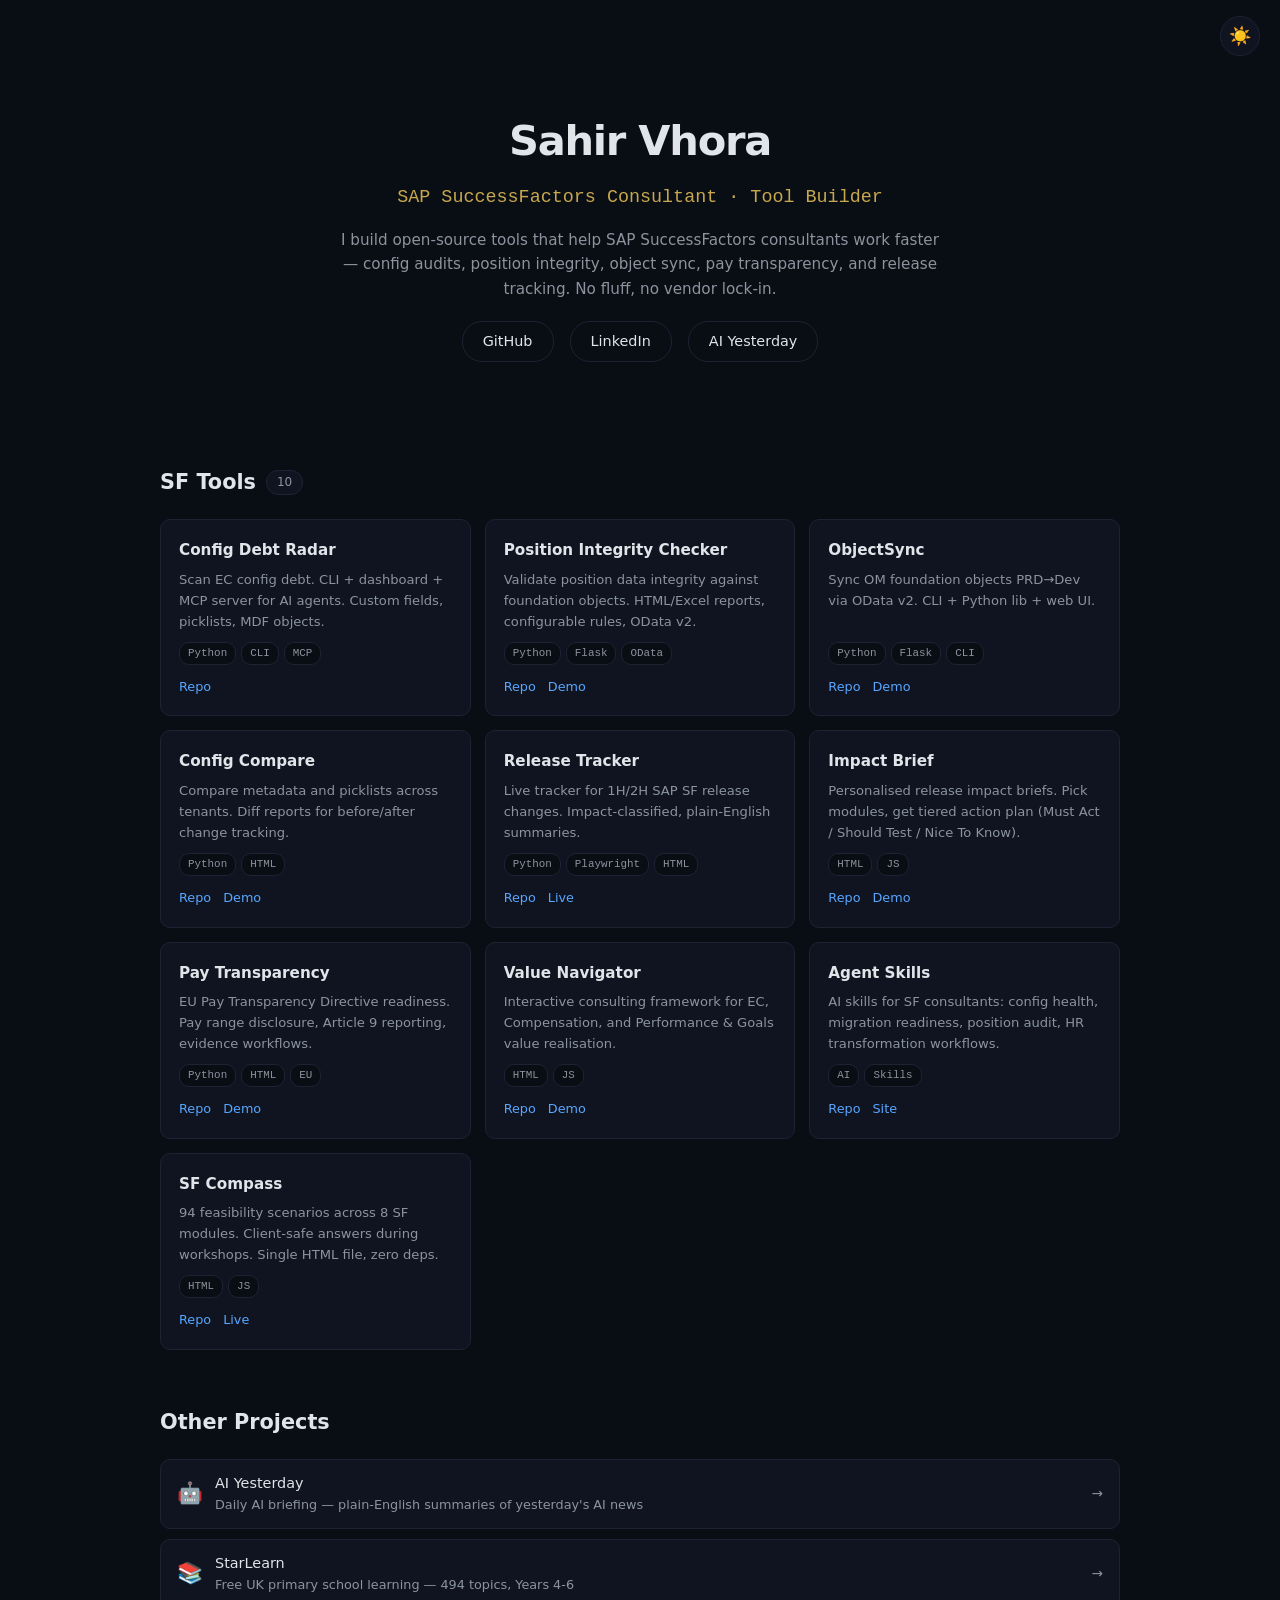
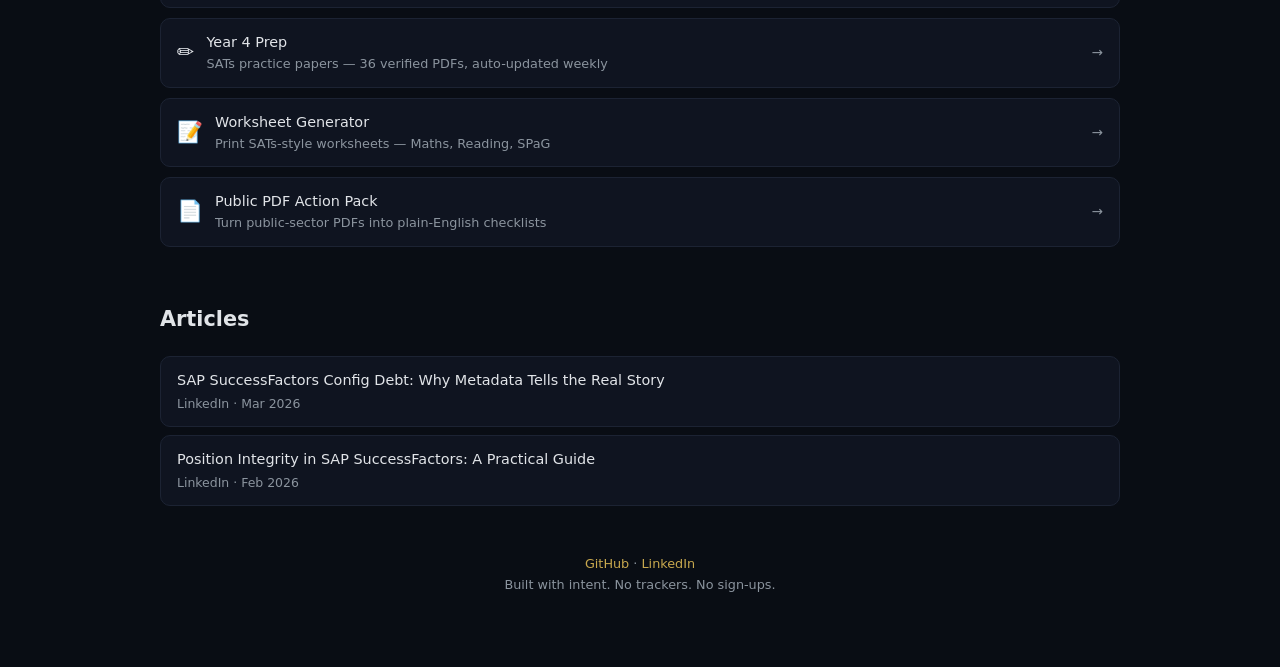
==== index.html @ a150b671 "feat: personal landing page - tools, projects, articles" ====
<!DOCTYPE html>
<html lang="en" data-theme="dark">
<head>
<meta charset="UTF-8">
<meta name="viewport" content="width=device-width, initial-scale=1.0">
<title>Sahir Vhora — SAP SuccessFactors Tools & Consulting</title>
<meta name="description" content="Open-source SAP SuccessFactors tools for consultants: config audit, position integrity, object sync, pay transparency, release tracking, and more.">
<meta property="og:title" content="Sahir Vhora">
<meta property="og:description" content="Open-source SAP SuccessFactors tools for consultants.">
<meta property="og:image" content="https://sahirvhora.github.io/og.png">
<meta property="og:url" content="https://sahirvhora.github.io">
<meta name="twitter:card" content="summary_large_image">
<link rel="icon" href="data:image/svg+xml,<svg xmlns='http://www.w3.org/2000/svg' viewBox='0 0 100 100'><text y='.9em' font-size='90'>🔧</text></svg>">

<style>
:root {
  --bg: #090d14;
  --bg-card: #0f1420;
  --bg-hover: #161c2b;
  --text: #e1e4e8;
  --text-muted: #8b949e;
  --border: #1c2333;
  --gold: #c8a84e;
  --gold-dim: #a8882e;
  --accent: #58a6ff;
  --radius: 10px;
  --font: system-ui, -apple-system, 'Segoe UI', sans-serif;
  --mono: 'SF Mono', 'Fira Code', 'Cascadia Code', monospace;
}

[data-theme="light"] {
  --bg: #f6f8fa;
  --bg-card: #ffffff;
  --bg-hover: #f0f2f5;
  --text: #1f2328;
  --text-muted: #656d76;
  --border: #d0d7de;
  --gold: #b8860b;
  --gold-dim: #9a7209;
  --accent: #0969da;
}

* { margin:0; padding:0; box-sizing:border-box; }
body {
  background: var(--bg);
  color: var(--text);
  font-family: var(--font);
  line-height: 1.6;
  padding: 0 24px;
  transition: background .3s, color .3s;
}

.container { max-width: 960px; margin: 0 auto; padding: 48px 0; }

/* ── Theme toggle ── */
.theme-toggle {
  position: fixed; top: 16px; right: 20px; z-index: 100;
  background: var(--bg-card); border: 1px solid var(--border);
  color: var(--text); width: 40px; height: 40px; border-radius: 50%;
  cursor: pointer; font-size: 18px; display: flex; align-items: center; justify-content: center;
  transition: background .2s;
}
.theme-toggle:hover { background: var(--bg-hover); }

/* ── Hero ── */
.hero { text-align: center; padding: 60px 0 48px; }
.hero h1 { font-size: 2.6rem; font-weight: 700; letter-spacing: -.03em; }
.hero .title {
  font-size: 1.15rem; color: var(--gold); margin-top: 8px;
  font-family: var(--mono); font-weight: 500;
}
.hero p { margin-top: 16px; color: var(--text-muted); max-width: 600px; margin-left: auto; margin-right: auto; font-size: .95rem; }
.hero-links { margin-top: 20px; display: flex; gap: 16px; justify-content: center; flex-wrap: wrap; }
.hero-links a {
  color: var(--text); text-decoration: none; font-size: .9rem;
  padding: 8px 20px; border: 1px solid var(--border); border-radius: 20px;
  transition: all .2s; display: inline-flex; align-items: center; gap: 6px;
}
.hero-links a:hover { border-color: var(--gold); color: var(--gold); background: var(--bg-hover); }

/* ── Section ── */
.section { margin-top: 56px; }
.section h2 {
  font-size: 1.3rem; font-weight: 600; margin-bottom: 20px;
  display: flex; align-items: center; gap: 10px;
}
.section h2 .count {
  font-size: .75rem; color: var(--text-muted); font-weight: 400;
  background: var(--bg-card); padding: 2px 10px; border-radius: 12px;
  border: 1px solid var(--border);
}

/* ── Tool cards grid ── */
.tool-grid {
  display: grid;
  grid-template-columns: repeat(auto-fill, minmax(280px, 1fr));
  gap: 14px;
}
.tool-card {
  background: var(--bg-card); border: 1px solid var(--border);
  border-radius: var(--radius); padding: 18px;
  transition: all .2s; display: flex; flex-direction: column;
}
.tool-card:hover { border-color: var(--gold-dim); background: var(--bg-hover); }
.tool-card h3 { font-size: .95rem; font-weight: 600; }
.tool-card .desc { font-size: .82rem; color: var(--text-muted); margin-top: 6px; flex: 1; }
.tool-card .tags { margin-top: 10px; display: flex; gap: 5px; flex-wrap: wrap; }
.tool-card .tags span {
  font-size: .68rem; padding: 2px 8px; border-radius: 10px;
  background: var(--bg); border: 1px solid var(--border); color: var(--text-muted);
  font-family: var(--mono);
}
.tool-card .links { margin-top: 12px; display: flex; gap: 12px; font-size: .8rem; }
.tool-card .links a { color: var(--accent); text-decoration: none; }
.tool-card .links a:hover { text-decoration: underline; color: var(--gold); }

/* ── Other projects ── */
.project-list { display: flex; flex-direction: column; gap: 10px; }
.project-item {
  display: flex; align-items: center; justify-content: space-between;
  padding: 12px 16px; background: var(--bg-card); border: 1px solid var(--border);
  border-radius: var(--radius); transition: all .2s; text-decoration: none; color: inherit;
}
.project-item:hover { border-color: var(--gold-dim); background: var(--bg-hover); }
.project-item .left { display: flex; align-items: center; gap: 12px; }
.project-item .emoji { font-size: 1.3rem; }
.project-item .name { font-weight: 500; font-size: .9rem; }
.project-item .brief { font-size: .8rem; color: var(--text-muted); }
.project-item .arrow { color: var(--text-muted); font-size: .85rem; }

/* ── Articles ── */
.article-list { display: flex; flex-direction: column; gap: 8px; }
.article-item {
  padding: 12px 16px; border: 1px solid var(--border);
  border-radius: var(--radius); background: var(--bg-card);
  text-decoration: none; color: inherit; transition: all .2s; display: block;
}
.article-item:hover { border-color: var(--gold-dim); background: var(--bg-hover); }
.article-item .a-title { font-weight: 500; font-size: .9rem; }
.article-item .a-meta { font-size: .78rem; color: var(--text-muted); margin-top: 2px; }

/* ── Footer ── */
.footer { text-align: center; padding: 48px 0 24px; color: var(--text-muted); font-size: .8rem; }
.footer a { color: var(--gold); text-decoration: none; }

/* ── Responsive ── */
@media (max-width: 640px) {
  .hero h1 { font-size: 1.8rem; }
  .tool-grid { grid-template-columns: 1fr; }
  .container { padding: 32px 0; }
}
</style>
</head>
<body>

<button class="theme-toggle" id="themeToggle" aria-label="Toggle theme">☀️</button>

<div class="container">

<!-- ── Hero ── -->
<header class="hero">
  <h1>Sahir Vhora</h1>
  <div class="title">SAP SuccessFactors Consultant · Tool Builder</div>
  <p>I build open-source tools that help SAP SuccessFactors consultants work faster — config audits, position integrity, object sync, pay transparency, and release tracking. No fluff, no vendor lock-in.</p>
  <div class="hero-links">
    <a href="https://github.com/SahirVhora">GitHub</a>
    <a href="https://linkedin.com/in/sahirvhora">LinkedIn</a>
    <a href="https://sahirvhora.github.io/ai-yesterday">AI Yesterday</a>
  </div>
</header>

<!-- ── SF Tools ── -->
<section class="section">
  <h2>SF Tools <span class="count">10</span></h2>
  <div class="tool-grid">
    <div class="tool-card">
      <h3>Config Debt Radar</h3>
      <div class="desc">Scan EC config debt. CLI + dashboard + MCP server for AI agents. Custom fields, picklists, MDF objects.</div>
      <div class="tags"><span>Python</span><span>CLI</span><span>MCP</span></div>
      <div class="links"><a href="https://github.com/SahirVhora/sf-config-debt-radar">Repo</a></div>
    </div>
    <div class="tool-card">
      <h3>Position Integrity Checker</h3>
      <div class="desc">Validate position data integrity against foundation objects. HTML/Excel reports, configurable rules, OData v2.</div>
      <div class="tags"><span>Python</span><span>Flask</span><span>OData</span></div>
      <div class="links"><a href="https://github.com/SahirVhora/sf-position-integrity-checker">Repo</a> <a href="https://sahirvhora.github.io/sf-position-integrity-checker/">Demo</a></div>
    </div>
    <div class="tool-card">
      <h3>ObjectSync</h3>
      <div class="desc">Sync OM foundation objects PRD→Dev via OData v2. CLI + Python lib + web UI.</div>
      <div class="tags"><span>Python</span><span>Flask</span><span>CLI</span></div>
      <div class="links"><a href="https://github.com/SahirVhora/sf-object-sync">Repo</a> <a href="https://sahirvhora.github.io/sf-object-sync/">Demo</a></div>
    </div>
    <div class="tool-card">
      <h3>Config Compare</h3>
      <div class="desc">Compare metadata and picklists across tenants. Diff reports for before/after change tracking.</div>
      <div class="tags"><span>Python</span><span>HTML</span></div>
      <div class="links"><a href="https://github.com/SahirVhora/sf-config-compare">Repo</a> <a href="https://sahirvhora.github.io/sf-config-compare/">Demo</a></div>
    </div>
    <div class="tool-card">
      <h3>Release Tracker</h3>
      <div class="desc">Live tracker for 1H/2H SAP SF release changes. Impact-classified, plain-English summaries.</div>
      <div class="tags"><span>Python</span><span>Playwright</span><span>HTML</span></div>
      <div class="links"><a href="https://github.com/SahirVhora/sf-release-update">Repo</a> <a href="https://sahirvhora.github.io/sf-release-update/">Live</a></div>
    </div>
    <div class="tool-card">
      <h3>Impact Brief</h3>
      <div class="desc">Personalised release impact briefs. Pick modules, get tiered action plan (Must Act / Should Test / Nice To Know).</div>
      <div class="tags"><span>HTML</span><span>JS</span></div>
      <div class="links"><a href="https://github.com/SahirVhora/sf-impact-brief">Repo</a> <a href="https://sahirvhora.github.io/sf-impact-brief/">Demo</a></div>
    </div>
    <div class="tool-card">
      <h3>Pay Transparency</h3>
      <div class="desc">EU Pay Transparency Directive readiness. Pay range disclosure, Article 9 reporting, evidence workflows.</div>
      <div class="tags"><span>Python</span><span>HTML</span><span>EU</span></div>
      <div class="links"><a href="https://github.com/SahirVhora/sf-pay-transparency">Repo</a> <a href="https://sahirvhora.github.io/sf-pay-transparency/">Demo</a></div>
    </div>
    <div class="tool-card">
      <h3>Value Navigator</h3>
      <div class="desc">Interactive consulting framework for EC, Compensation, and Performance & Goals value realisation.</div>
      <div class="tags"><span>HTML</span><span>JS</span></div>
      <div class="links"><a href="https://github.com/SahirVhora/sf-value-navigator">Repo</a> <a href="https://sahirvhora.github.io/sf-value-navigator/">Demo</a></div>
    </div>
    <div class="tool-card">
      <h3>Agent Skills</h3>
      <div class="desc">AI skills for SF consultants: config health, migration readiness, position audit, HR transformation workflows.</div>
      <div class="tags"><span>AI</span><span>Skills</span></div>
      <div class="links"><a href="https://github.com/SahirVhora/sf-agent-skills">Repo</a> <a href="https://sahirvhora.github.io/sf-agent-skills/">Site</a></div>
    </div>
    <div class="tool-card">
      <h3>SF Compass</h3>
      <div class="desc">94 feasibility scenarios across 8 SF modules. Client-safe answers during workshops. Single HTML file, zero deps.</div>
      <div class="tags"><span>HTML</span><span>JS</span></div>
      <div class="links"><a href="https://github.com/SahirVhora/sf-compass">Repo</a> <a href="https://sahirvhora.github.io/sf-compass/">Live</a></div>
    </div>
  </div>
</section>

<!-- ── Other Projects ── -->
<section class="section">
  <h2>Other Projects</h2>
  <div class="project-list">
    <a href="https://sahirvhora.github.io/ai-yesterday" class="project-item">
      <div class="left"><span class="emoji">🤖</span><div><div class="name">AI Yesterday</div><div class="brief">Daily AI briefing — plain-English summaries of yesterday's AI news</div></div></div>
      <span class="arrow">→</span>
    </a>
    <a href="https://sahirvhora.github.io/starlearn" class="project-item">
      <div class="left"><span class="emoji">📚</span><div><div class="name">StarLearn</div><div class="brief">Free UK primary school learning — 494 topics, Years 4-6</div></div></div>
      <span class="arrow">→</span>
    </a>
    <a href="https://sahirvhora.github.io/year4-prep" class="project-item">
      <div class="left"><span class="emoji">✏️</span><div><div class="name">Year 4 Prep</div><div class="brief">SATs practice papers — 36 verified PDFs, auto-updated weekly</div></div></div>
      <span class="arrow">→</span>
    </a>
    <a href="https://github.com/SahirVhora/worksheet-generator" class="project-item">
      <div class="left"><span class="emoji">📝</span><div><div class="name">Worksheet Generator</div><div class="brief">Print SATs-style worksheets — Maths, Reading, SPaG</div></div></div>
      <span class="arrow">→</span>
    </a>
    <a href="https://github.com/SahirVhora/public-pdf-action-pack" class="project-item">
      <div class="left"><span class="emoji">📄</span><div><div class="name">Public PDF Action Pack</div><div class="brief">Turn public-sector PDFs into plain-English checklists</div></div></div>
      <span class="arrow">→</span>
    </a>
  </div>
</section>

<!-- ── Articles ── -->
<section class="section">
  <h2>Articles</h2>
  <div class="article-list">
    <a href="https://www.linkedin.com/in/sahirvhora" class="article-item">
      <div class="a-title">SAP SuccessFactors Config Debt: Why Metadata Tells the Real Story</div>
      <div class="a-meta">LinkedIn · Mar 2026</div>
    </a>
    <a href="https://www.linkedin.com/in/sahirvhora" class="article-item">
      <div class="a-title">Position Integrity in SAP SuccessFactors: A Practical Guide</div>
      <div class="a-meta">LinkedIn · Feb 2026</div>
    </a>
  </div>
</section>

<!-- ── Footer ── -->
<footer class="footer">
  <a href="https://github.com/SahirVhora">GitHub</a> · <a href="https://linkedin.com/in/sahirvhora">LinkedIn</a><br>
  Built with intent. No trackers. No sign-ups.
</footer>

</div>

<script>
(function() {
  const toggle = document.getElementById('themeToggle');
  const html = document.documentElement;
  const stored = localStorage.getItem('theme');
  if (stored) html.setAttribute('data-theme', stored);

  function updateBtn() {
    const theme = html.getAttribute('data-theme');
    toggle.textContent = theme === 'dark' ? '☀️' : '🌙';
  }
  updateBtn();

  toggle.addEventListener('click', () => {
    const cur = html.getAttribute('data-theme');
    const next = cur === 'dark' ? 'light' : 'dark';
    html.setAttribute('data-theme', next);
    localStorage.setItem('theme', next);
    updateBtn();
  });
})();
</script>

</body>
</html>
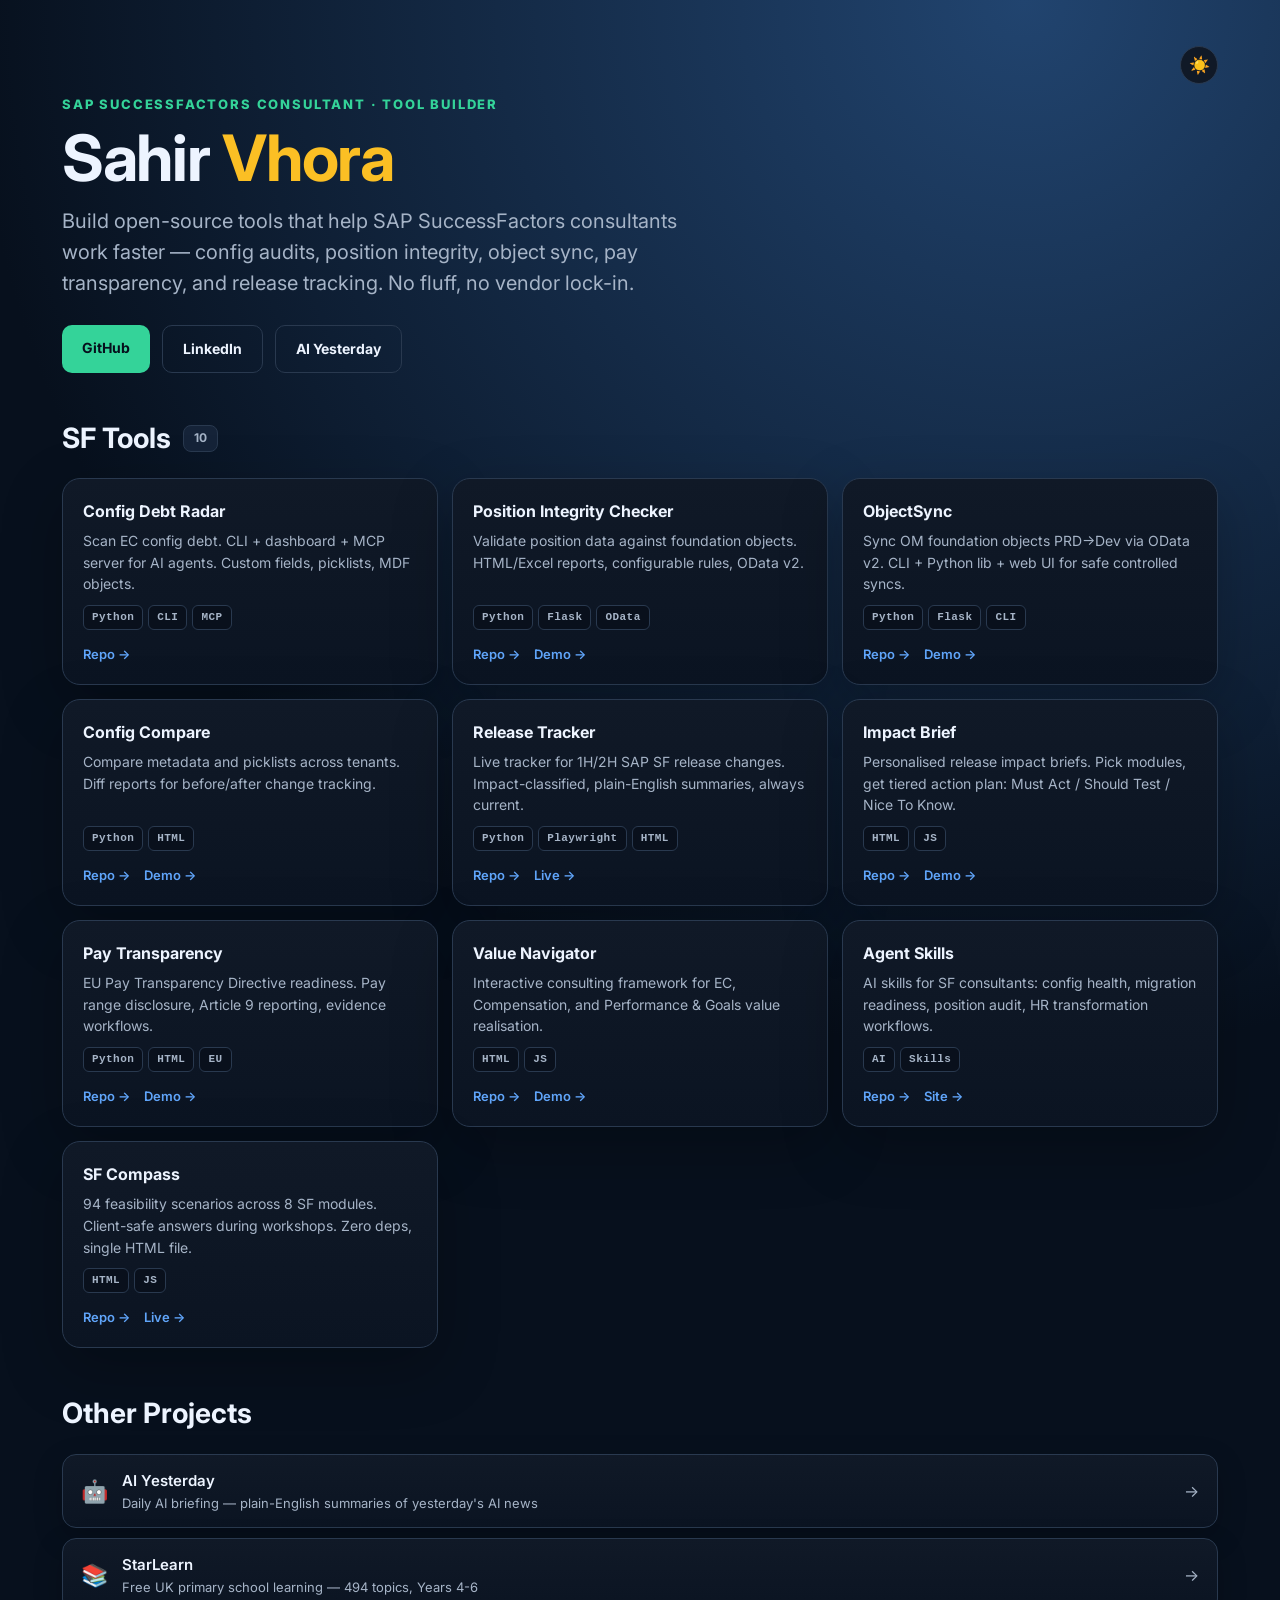
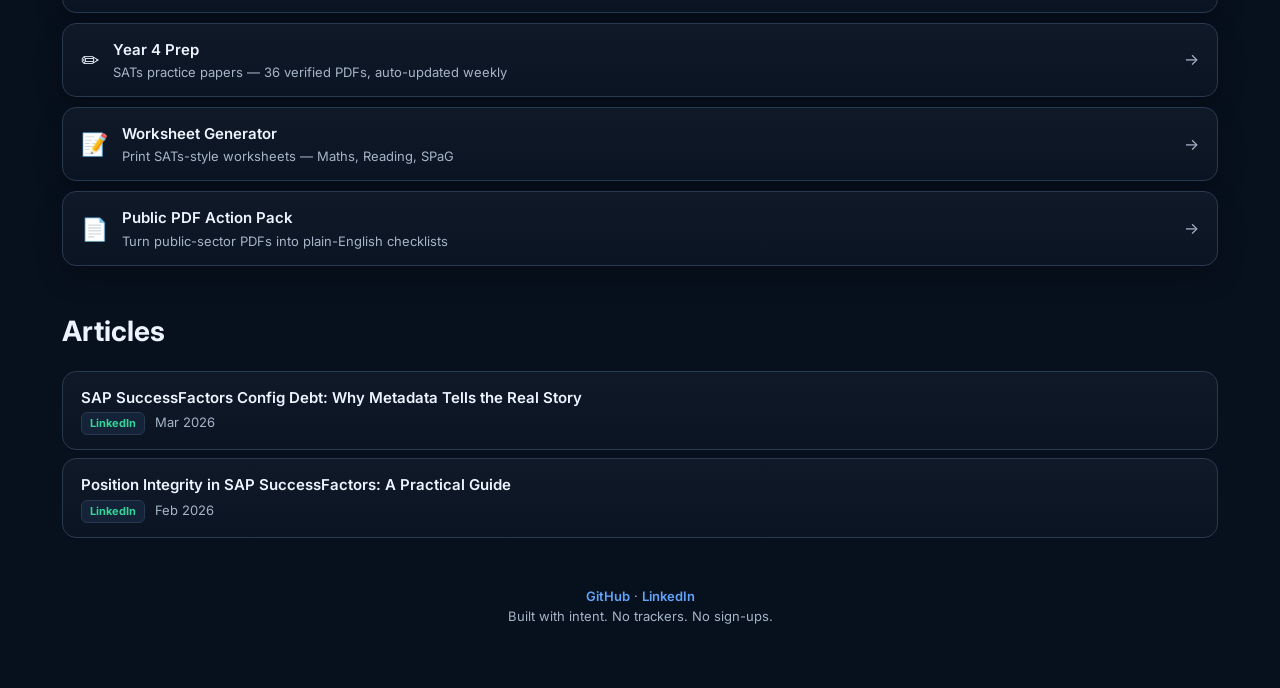
==== commit d4be9d7f: "feat: match sf-object-sync theme + fix LinkedIn URL" ====
--- a/index.html
+++ b/index.html
@@ -1,244 +1,223 @@
 <!DOCTYPE html>
-<html lang="en" data-theme="dark">
+<html lang="en">
 <head>
 <meta charset="UTF-8">
 <meta name="viewport" content="width=device-width, initial-scale=1.0">
 <title>Sahir Vhora — SAP SuccessFactors Tools & Consulting</title>
 <meta name="description" content="Open-source SAP SuccessFactors tools for consultants: config audit, position integrity, object sync, pay transparency, release tracking, and more.">
 <meta property="og:title" content="Sahir Vhora">
-<meta property="og:description" content="Open-source SAP SuccessFactors tools for consultants.">
+<meta property="og:description" content="Open-source SAP SuccessFactors tools for consultants — config audit, position integrity, object sync, pay transparency, release tracking.">
 <meta property="og:image" content="https://sahirvhora.github.io/og.png">
 <meta property="og:url" content="https://sahirvhora.github.io">
 <meta name="twitter:card" content="summary_large_image">
 <link rel="icon" href="data:image/svg+xml,<svg xmlns='http://www.w3.org/2000/svg' viewBox='0 0 100 100'><text y='.9em' font-size='90'>🔧</text></svg>">
+<link rel="preconnect" href="https://fonts.googleapis.com">
+<link rel="preconnect" href="https://fonts.gstatic.com" crossorigin>
+<link href="https://fonts.googleapis.com/css2?family=Inter:wght@400;500;600;700;800&display=swap" rel="stylesheet">
 
 <style>
-:root {
-  --bg: #090d14;
-  --bg-card: #0f1420;
-  --bg-hover: #161c2b;
-  --text: #e1e4e8;
-  --text-muted: #8b949e;
-  --border: #1c2333;
-  --gold: #c8a84e;
-  --gold-dim: #a8882e;
-  --accent: #58a6ff;
-  --radius: 10px;
-  --font: system-ui, -apple-system, 'Segoe UI', sans-serif;
-  --mono: 'SF Mono', 'Fira Code', 'Cascadia Code', monospace;
-}
-
-[data-theme="light"] {
-  --bg: #f6f8fa;
-  --bg-card: #ffffff;
-  --bg-hover: #f0f2f5;
-  --text: #1f2328;
-  --text-muted: #656d76;
-  --border: #d0d7de;
-  --gold: #b8860b;
-  --gold-dim: #9a7209;
-  --accent: #0969da;
-}
-
-* { margin:0; padding:0; box-sizing:border-box; }
+:root { color-scheme:dark; --bg:#07101d; --panel:#101927; --panel2:#152338; --line:#29394f; --text:#edf4ff; --muted:#a6b4c7; --blue:#60a5fa; --green:#34d399; --red:#fb7185; --gold:#fbbf24; --purple:#c084fc; }
+* { box-sizing:border-box; margin:0; padding:0; }
 body {
-  background: var(--bg);
-  color: var(--text);
-  font-family: var(--font);
-  line-height: 1.6;
-  padding: 0 24px;
-  transition: background .3s, color .3s;
-}
-
-.container { max-width: 960px; margin: 0 auto; padding: 48px 0; }
+  margin:0;
+  font-family:Inter, ui-sans-serif, system-ui, -apple-system, BlinkMacSystemFont, "Segoe UI", sans-serif;
+  background:radial-gradient(circle at 80% 0%, #21446f 0, var(--bg) 42%);
+  color:var(--text); line-height:1.55; min-height:100vh;
+}
+.wrap { max-width:1200px; margin:0 auto; padding:46px 22px; }
 
 /* ── Theme toggle ── */
-.theme-toggle {
-  position: fixed; top: 16px; right: 20px; z-index: 100;
-  background: var(--bg-card); border: 1px solid var(--border);
-  color: var(--text); width: 40px; height: 40px; border-radius: 50%;
-  cursor: pointer; font-size: 18px; display: flex; align-items: center; justify-content: center;
-  transition: background .2s;
-}
-.theme-toggle:hover { background: var(--bg-hover); }
+.theme-row { display:flex; justify-content:flex-end; margin-bottom:10px; }
+.theme-btn {
+  background:var(--panel); border:1px solid var(--line); color:var(--muted);
+  width:38px; height:38px; border-radius:50%; cursor:pointer; font-size:17px;
+  display:flex; align-items:center; justify-content:center; transition:.2s;
+}
+.theme-btn:hover { border-color:var(--gold); background:var(--panel2); }
 
 /* ── Hero ── */
-.hero { text-align: center; padding: 60px 0 48px; }
-.hero h1 { font-size: 2.6rem; font-weight: 700; letter-spacing: -.03em; }
-.hero .title {
-  font-size: 1.15rem; color: var(--gold); margin-top: 8px;
-  font-family: var(--mono); font-weight: 500;
-}
-.hero p { margin-top: 16px; color: var(--text-muted); max-width: 600px; margin-left: auto; margin-right: auto; font-size: .95rem; }
-.hero-links { margin-top: 20px; display: flex; gap: 16px; justify-content: center; flex-wrap: wrap; }
-.hero-links a {
-  color: var(--text); text-decoration: none; font-size: .9rem;
-  padding: 8px 20px; border: 1px solid var(--border); border-radius: 20px;
-  transition: all .2s; display: inline-flex; align-items: center; gap: 6px;
-}
-.hero-links a:hover { border-color: var(--gold); color: var(--gold); background: var(--bg-hover); }
+.hero { display:grid; grid-template-columns:1.1fr .9fr; gap:26px; align-items:center; }
+.hero-left { }
+.eyebrow { color:var(--green); text-transform:uppercase; letter-spacing:.14em; font-size:13px; font-weight:800; }
+h1 { margin:12px 0 16px; font-size:clamp(34px,6vw,64px); line-height:1; font-weight:700; letter-spacing:-.02em; }
+h1 .gold { color:var(--gold); }
+.lead { color:var(--muted); font-size:20px; max-width:760px; }
+.actions { display:flex; flex-wrap:wrap; gap:12px; margin-top:26px; }
+a.btn { color:#06101d; background:var(--green); padding:12px 20px; border-radius:10px; text-decoration:none; font-weight:700; font-size:14px; transition:.2s; }
+a.btn:hover { filter:brightness(1.15); }
+a.btn.sec { color:var(--text); background:transparent; border:1px solid var(--line); }
+a.btn.sec:hover { border-color:var(--gold); color:var(--gold); }
 
 /* ── Section ── */
-.section { margin-top: 56px; }
-.section h2 {
-  font-size: 1.3rem; font-weight: 600; margin-bottom: 20px;
-  display: flex; align-items: center; gap: 10px;
-}
-.section h2 .count {
-  font-size: .75rem; color: var(--text-muted); font-weight: 400;
-  background: var(--bg-card); padding: 2px 10px; border-radius: 12px;
-  border: 1px solid var(--border);
-}
-
-/* ── Tool cards grid ── */
-.tool-grid {
-  display: grid;
-  grid-template-columns: repeat(auto-fill, minmax(280px, 1fr));
-  gap: 14px;
-}
-.tool-card {
-  background: var(--bg-card); border: 1px solid var(--border);
-  border-radius: var(--radius); padding: 18px;
-  transition: all .2s; display: flex; flex-direction: column;
-}
-.tool-card:hover { border-color: var(--gold-dim); background: var(--bg-hover); }
-.tool-card h3 { font-size: .95rem; font-weight: 600; }
-.tool-card .desc { font-size: .82rem; color: var(--text-muted); margin-top: 6px; flex: 1; }
-.tool-card .tags { margin-top: 10px; display: flex; gap: 5px; flex-wrap: wrap; }
-.tool-card .tags span {
-  font-size: .68rem; padding: 2px 8px; border-radius: 10px;
-  background: var(--bg); border: 1px solid var(--border); color: var(--text-muted);
-  font-family: var(--mono);
-}
-.tool-card .links { margin-top: 12px; display: flex; gap: 12px; font-size: .8rem; }
-.tool-card .links a { color: var(--accent); text-decoration: none; }
-.tool-card .links a:hover { text-decoration: underline; color: var(--gold); }
-
-/* ── Other projects ── */
-.project-list { display: flex; flex-direction: column; gap: 10px; }
+.section { margin-top:44px; }
+.section-header { display:flex; align-items:center; gap:12px; margin-bottom:18px; }
+.section-header h2 { font-size:clamp(20px,3vw,28px); font-weight:700; }
+.section-header .count {
+  font-size:12px; color:var(--muted); font-weight:700; background:var(--panel2);
+  padding:3px 10px; border-radius:8px; border:1px solid var(--line);
+}
+
+/* ── Cards grid ── */
+.card-grid { display:grid; grid-template-columns:repeat(auto-fill,minmax(300px,1fr)); gap:14px; }
+.card {
+  background:linear-gradient(180deg,var(--panel),#0b1422); border:1px solid var(--line);
+  border-radius:18px; padding:20px; transition:all .25s;
+  display:flex; flex-direction:column; box-shadow:0 20px 60px rgba(0,0,0,.25);
+}
+.card:hover { border-color:var(--gold); transform:translateY(-2px); }
+.card h3 { font-size:16px; font-weight:700; }
+.card .desc { font-size:14px; color:var(--muted); margin-top:6px; flex:1; }
+.card .tags { margin-top:10px; display:flex; gap:5px; flex-wrap:wrap; }
+.card .tags span {
+  font-size:11px; padding:3px 8px; border-radius:6px; font-weight:700; letter-spacing:.04em;
+  background:#09101c; border:1px solid var(--line); color:var(--muted);
+  font-family:"Cascadia Code","Fira Code",monospace;
+}
+.card .links { margin-top:14px; display:flex; gap:14px; font-size:13px; }
+.card .links a { color:var(--blue); text-decoration:none; font-weight:600; }
+.card .links a:hover { color:var(--gold); text-decoration:underline; }
+
+/* ── Project list ── */
+.project-list { display:flex; flex-direction:column; gap:10px; }
 .project-item {
-  display: flex; align-items: center; justify-content: space-between;
-  padding: 12px 16px; background: var(--bg-card); border: 1px solid var(--border);
-  border-radius: var(--radius); transition: all .2s; text-decoration: none; color: inherit;
-}
-.project-item:hover { border-color: var(--gold-dim); background: var(--bg-hover); }
-.project-item .left { display: flex; align-items: center; gap: 12px; }
-.project-item .emoji { font-size: 1.3rem; }
-.project-item .name { font-weight: 500; font-size: .9rem; }
-.project-item .brief { font-size: .8rem; color: var(--text-muted); }
-.project-item .arrow { color: var(--text-muted); font-size: .85rem; }
+  display:flex; align-items:center; justify-content:space-between;
+  background:linear-gradient(180deg,var(--panel),#0b1422); border:1px solid var(--line);
+  border-radius:14px; padding:14px 18px; transition:all .25s;
+  text-decoration:none; color:inherit; box-shadow:0 10px 30px rgba(0,0,0,.2);
+}
+.project-item:hover { border-color:var(--gold); transform:translateY(-1px); }
+.project-item .left { display:flex; align-items:center; gap:14px; }
+.project-item .emoji { font-size:22px; line-height:1; }
+.project-item .name { font-weight:600; font-size:15px; }
+.project-item .brief { font-size:13px; color:var(--muted); margin-top:1px; }
+.project-item .arrow { color:var(--muted); font-size:16px; }
 
 /* ── Articles ── */
-.article-list { display: flex; flex-direction: column; gap: 8px; }
+.article-list { display:flex; flex-direction:column; gap:8px; }
 .article-item {
-  padding: 12px 16px; border: 1px solid var(--border);
-  border-radius: var(--radius); background: var(--bg-card);
-  text-decoration: none; color: inherit; transition: all .2s; display: block;
-}
-.article-item:hover { border-color: var(--gold-dim); background: var(--bg-hover); }
-.article-item .a-title { font-weight: 500; font-size: .9rem; }
-.article-item .a-meta { font-size: .78rem; color: var(--text-muted); margin-top: 2px; }
+  display:block; padding:14px 18px; border:1px solid var(--line);
+  border-radius:14px; background:linear-gradient(180deg,var(--panel),#0b1422);
+  text-decoration:none; color:inherit; transition:all .25s;
+}
+.article-item:hover { border-color:var(--gold); transform:translateY(-1px); }
+.article-item .a-title { font-weight:600; font-size:15px; }
+.article-item .a-meta { font-size:13px; color:var(--muted); margin-top:3px; }
+.article-item .a-meta .tag {
+  display:inline-block; font-size:11px; font-weight:700; padding:2px 8px;
+  border-radius:6px; background:var(--panel2); border:1px solid var(--line);
+  color:var(--green); margin-right:6px;
+}
 
 /* ── Footer ── */
-.footer { text-align: center; padding: 48px 0 24px; color: var(--text-muted); font-size: .8rem; }
-.footer a { color: var(--gold); text-decoration: none; }
+.footer { text-align:center; padding:48px 0 16px; color:var(--muted); font-size:13px; }
+.footer a { color:var(--blue); text-decoration:none; font-weight:600; }
+.footer a:hover { color:var(--gold); text-decoration:underline; }
 
 /* ── Responsive ── */
-@media (max-width: 640px) {
-  .hero h1 { font-size: 1.8rem; }
-  .tool-grid { grid-template-columns: 1fr; }
-  .container { padding: 32px 0; }
-}
+@media (max-width:860px){ .hero{grid-template-columns:1fr} .wrap{padding:30px 16px} }
+@media (max-width:640px){ .card-grid{grid-template-columns:1fr} }
 </style>
 </head>
 <body>
 
-<button class="theme-toggle" id="themeToggle" aria-label="Toggle theme">☀️</button>
-
-<div class="container">
+<div class="wrap">
+
+<div class="theme-row">
+  <button class="theme-btn" id="themeToggle" aria-label="Toggle theme">☀️</button>
+</div>
 
 <!-- ── Hero ── -->
-<header class="hero">
-  <h1>Sahir Vhora</h1>
-  <div class="title">SAP SuccessFactors Consultant · Tool Builder</div>
-  <p>I build open-source tools that help SAP SuccessFactors consultants work faster — config audits, position integrity, object sync, pay transparency, and release tracking. No fluff, no vendor lock-in.</p>
-  <div class="hero-links">
-    <a href="https://github.com/SahirVhora">GitHub</a>
-    <a href="https://linkedin.com/in/sahirvhora">LinkedIn</a>
-    <a href="https://sahirvhora.github.io/ai-yesterday">AI Yesterday</a>
-  </div>
-</header>
+<div class="hero">
+  <div class="hero-left">
+    <div class="eyebrow">SAP SuccessFactors Consultant · Tool Builder</div>
+    <h1>Sahir <span class="gold">Vhora</span></h1>
+    <div class="lead">Build open-source tools that help SAP SuccessFactors consultants work faster — config audits, position integrity, object sync, pay transparency, and release tracking. No fluff, no vendor lock-in.</div>
+    <div class="actions">
+      <a href="https://github.com/SahirVhora" class="btn">GitHub</a>
+      <a href="https://www.linkedin.com/in/sahir-vhora-9242439/" class="btn sec">LinkedIn</a>
+      <a href="https://sahirvhora.github.io/ai-yesterday" class="btn sec">AI Yesterday</a>
+    </div>
+  </div>
+  <div>
+    <!-- optional accent graphic / avatar space -->
+  </div>
+</div>
 
 <!-- ── SF Tools ── -->
-<section class="section">
-  <h2>SF Tools <span class="count">10</span></h2>
-  <div class="tool-grid">
-    <div class="tool-card">
+<div class="section">
+  <div class="section-header">
+    <h2>SF Tools</h2>
+    <span class="count">10</span>
+  </div>
+  <div class="card-grid">
+    <div class="card">
       <h3>Config Debt Radar</h3>
       <div class="desc">Scan EC config debt. CLI + dashboard + MCP server for AI agents. Custom fields, picklists, MDF objects.</div>
       <div class="tags"><span>Python</span><span>CLI</span><span>MCP</span></div>
-      <div class="links"><a href="https://github.com/SahirVhora/sf-config-debt-radar">Repo</a></div>
-    </div>
-    <div class="tool-card">
+      <div class="links"><a href="https://github.com/SahirVhora/sf-config-debt-radar">Repo →</a></div>
+    </div>
+    <div class="card">
       <h3>Position Integrity Checker</h3>
-      <div class="desc">Validate position data integrity against foundation objects. HTML/Excel reports, configurable rules, OData v2.</div>
+      <div class="desc">Validate position data against foundation objects. HTML/Excel reports, configurable rules, OData v2.</div>
       <div class="tags"><span>Python</span><span>Flask</span><span>OData</span></div>
-      <div class="links"><a href="https://github.com/SahirVhora/sf-position-integrity-checker">Repo</a> <a href="https://sahirvhora.github.io/sf-position-integrity-checker/">Demo</a></div>
-    </div>
-    <div class="tool-card">
+      <div class="links"><a href="https://github.com/SahirVhora/sf-position-integrity-checker">Repo →</a> <a href="https://sahirvhora.github.io/sf-position-integrity-checker/">Demo →</a></div>
+    </div>
+    <div class="card">
       <h3>ObjectSync</h3>
-      <div class="desc">Sync OM foundation objects PRD→Dev via OData v2. CLI + Python lib + web UI.</div>
+      <div class="desc">Sync OM foundation objects PRD→Dev via OData v2. CLI + Python lib + web UI for safe controlled syncs.</div>
       <div class="tags"><span>Python</span><span>Flask</span><span>CLI</span></div>
-      <div class="links"><a href="https://github.com/SahirVhora/sf-object-sync">Repo</a> <a href="https://sahirvhora.github.io/sf-object-sync/">Demo</a></div>
-    </div>
-    <div class="tool-card">
+      <div class="links"><a href="https://github.com/SahirVhora/sf-object-sync">Repo →</a> <a href="https://sahirvhora.github.io/sf-object-sync/">Demo →</a></div>
+    </div>
+    <div class="card">
       <h3>Config Compare</h3>
       <div class="desc">Compare metadata and picklists across tenants. Diff reports for before/after change tracking.</div>
       <div class="tags"><span>Python</span><span>HTML</span></div>
-      <div class="links"><a href="https://github.com/SahirVhora/sf-config-compare">Repo</a> <a href="https://sahirvhora.github.io/sf-config-compare/">Demo</a></div>
-    </div>
-    <div class="tool-card">
+      <div class="links"><a href="https://github.com/SahirVhora/sf-config-compare">Repo →</a> <a href="https://sahirvhora.github.io/sf-config-compare/">Demo →</a></div>
+    </div>
+    <div class="card">
       <h3>Release Tracker</h3>
-      <div class="desc">Live tracker for 1H/2H SAP SF release changes. Impact-classified, plain-English summaries.</div>
+      <div class="desc">Live tracker for 1H/2H SAP SF release changes. Impact-classified, plain-English summaries, always current.</div>
       <div class="tags"><span>Python</span><span>Playwright</span><span>HTML</span></div>
-      <div class="links"><a href="https://github.com/SahirVhora/sf-release-update">Repo</a> <a href="https://sahirvhora.github.io/sf-release-update/">Live</a></div>
-    </div>
-    <div class="tool-card">
+      <div class="links"><a href="https://github.com/SahirVhora/sf-release-update">Repo →</a> <a href="https://sahirvhora.github.io/sf-release-update/">Live →</a></div>
+    </div>
+    <div class="card">
       <h3>Impact Brief</h3>
-      <div class="desc">Personalised release impact briefs. Pick modules, get tiered action plan (Must Act / Should Test / Nice To Know).</div>
+      <div class="desc">Personalised release impact briefs. Pick modules, get tiered action plan: Must Act / Should Test / Nice To Know.</div>
       <div class="tags"><span>HTML</span><span>JS</span></div>
-      <div class="links"><a href="https://github.com/SahirVhora/sf-impact-brief">Repo</a> <a href="https://sahirvhora.github.io/sf-impact-brief/">Demo</a></div>
-    </div>
-    <div class="tool-card">
+      <div class="links"><a href="https://github.com/SahirVhora/sf-impact-brief">Repo →</a> <a href="https://sahirvhora.github.io/sf-impact-brief/">Demo →</a></div>
+    </div>
+    <div class="card">
       <h3>Pay Transparency</h3>
       <div class="desc">EU Pay Transparency Directive readiness. Pay range disclosure, Article 9 reporting, evidence workflows.</div>
       <div class="tags"><span>Python</span><span>HTML</span><span>EU</span></div>
-      <div class="links"><a href="https://github.com/SahirVhora/sf-pay-transparency">Repo</a> <a href="https://sahirvhora.github.io/sf-pay-transparency/">Demo</a></div>
-    </div>
-    <div class="tool-card">
+      <div class="links"><a href="https://github.com/SahirVhora/sf-pay-transparency">Repo →</a> <a href="https://sahirvhora.github.io/sf-pay-transparency/">Demo →</a></div>
+    </div>
+    <div class="card">
       <h3>Value Navigator</h3>
       <div class="desc">Interactive consulting framework for EC, Compensation, and Performance & Goals value realisation.</div>
       <div class="tags"><span>HTML</span><span>JS</span></div>
-      <div class="links"><a href="https://github.com/SahirVhora/sf-value-navigator">Repo</a> <a href="https://sahirvhora.github.io/sf-value-navigator/">Demo</a></div>
-    </div>
-    <div class="tool-card">
+      <div class="links"><a href="https://github.com/SahirVhora/sf-value-navigator">Repo →</a> <a href="https://sahirvhora.github.io/sf-value-navigator/">Demo →</a></div>
+    </div>
+    <div class="card">
       <h3>Agent Skills</h3>
       <div class="desc">AI skills for SF consultants: config health, migration readiness, position audit, HR transformation workflows.</div>
       <div class="tags"><span>AI</span><span>Skills</span></div>
-      <div class="links"><a href="https://github.com/SahirVhora/sf-agent-skills">Repo</a> <a href="https://sahirvhora.github.io/sf-agent-skills/">Site</a></div>
-    </div>
-    <div class="tool-card">
+      <div class="links"><a href="https://github.com/SahirVhora/sf-agent-skills">Repo →</a> <a href="https://sahirvhora.github.io/sf-agent-skills/">Site →</a></div>
+    </div>
+    <div class="card">
       <h3>SF Compass</h3>
-      <div class="desc">94 feasibility scenarios across 8 SF modules. Client-safe answers during workshops. Single HTML file, zero deps.</div>
+      <div class="desc">94 feasibility scenarios across 8 SF modules. Client-safe answers during workshops. Zero deps, single HTML file.</div>
       <div class="tags"><span>HTML</span><span>JS</span></div>
-      <div class="links"><a href="https://github.com/SahirVhora/sf-compass">Repo</a> <a href="https://sahirvhora.github.io/sf-compass/">Live</a></div>
-    </div>
-  </div>
-</section>
+      <div class="links"><a href="https://github.com/SahirVhora/sf-compass">Repo →</a> <a href="https://sahirvhora.github.io/sf-compass/">Live →</a></div>
+    </div>
+  </div>
+</div>
 
 <!-- ── Other Projects ── -->
-<section class="section">
-  <h2>Other Projects</h2>
+<div class="section">
+  <div class="section-header">
+    <h2>Other Projects</h2>
+  </div>
   <div class="project-list">
     <a href="https://sahirvhora.github.io/ai-yesterday" class="project-item">
       <div class="left"><span class="emoji">🤖</span><div><div class="name">AI Yesterday</div><div class="brief">Daily AI briefing — plain-English summaries of yesterday's AI news</div></div></div>
@@ -261,26 +240,28 @@
       <span class="arrow">→</span>
     </a>
   </div>
-</section>
+</div>
 
 <!-- ── Articles ── -->
-<section class="section">
-  <h2>Articles</h2>
+<div class="section">
+  <div class="section-header">
+    <h2>Articles</h2>
+  </div>
   <div class="article-list">
-    <a href="https://www.linkedin.com/in/sahirvhora" class="article-item">
+    <a href="https://www.linkedin.com/in/sahir-vhora-9242439/" class="article-item">
       <div class="a-title">SAP SuccessFactors Config Debt: Why Metadata Tells the Real Story</div>
-      <div class="a-meta">LinkedIn · Mar 2026</div>
-    </a>
-    <a href="https://www.linkedin.com/in/sahirvhora" class="article-item">
+      <div class="a-meta"><span class="tag">LinkedIn</span> Mar 2026</div>
+    </a>
+    <a href="https://www.linkedin.com/in/sahir-vhora-9242439/" class="article-item">
       <div class="a-title">Position Integrity in SAP SuccessFactors: A Practical Guide</div>
-      <div class="a-meta">LinkedIn · Feb 2026</div>
-    </a>
-  </div>
-</section>
+      <div class="a-meta"><span class="tag">LinkedIn</span> Feb 2026</div>
+    </a>
+  </div>
+</div>
 
 <!-- ── Footer ── -->
 <footer class="footer">
-  <a href="https://github.com/SahirVhora">GitHub</a> · <a href="https://linkedin.com/in/sahirvhora">LinkedIn</a><br>
+  <a href="https://github.com/SahirVhora">GitHub</a> · <a href="https://www.linkedin.com/in/sahir-vhora-9242439/">LinkedIn</a><br>
   Built with intent. No trackers. No sign-ups.
 </footer>
 
@@ -289,21 +270,44 @@
 <script>
 (function() {
   const toggle = document.getElementById('themeToggle');
-  const html = document.documentElement;
+  const root = document.documentElement;
   const stored = localStorage.getItem('theme');
-  if (stored) html.setAttribute('data-theme', stored);
+  if (stored === 'light') { root.removeAttribute('data-theme'); applyLight(); }
+
+  function applyLight() {
+    root.style.setProperty('--bg','#f6f8fa');
+    root.style.setProperty('--panel','#ffffff');
+    root.style.setProperty('--panel2','#f0f2f5');
+    root.style.setProperty('--line','#d0d7de');
+    root.style.setProperty('--text','#1f2328');
+    root.style.setProperty('--muted','#656d76');
+    root.style.setProperty('--gold','#b8860b');
+    root.style.setProperty('--green','#1a7f37');
+    root.style.setProperty('--blue','#0969da');
+  }
+  function applyDark() {
+    root.style.setProperty('--bg','#07101d');
+    root.style.setProperty('--panel','#101927');
+    root.style.setProperty('--panel2','#152338');
+    root.style.setProperty('--line','#29394f');
+    root.style.setProperty('--text','#edf4ff');
+    root.style.setProperty('--muted','#a6b4c7');
+    root.style.setProperty('--gold','#fbbf24');
+    root.style.setProperty('--green','#34d399');
+    root.style.setProperty('--blue','#60a5fa');
+  }
 
   function updateBtn() {
-    const theme = html.getAttribute('data-theme');
+    const theme = localStorage.getItem('theme') || 'dark';
     toggle.textContent = theme === 'dark' ? '☀️' : '🌙';
   }
   updateBtn();
 
   toggle.addEventListener('click', () => {
-    const cur = html.getAttribute('data-theme');
+    const cur = localStorage.getItem('theme') || 'dark';
     const next = cur === 'dark' ? 'light' : 'dark';
-    html.setAttribute('data-theme', next);
     localStorage.setItem('theme', next);
+    if (next === 'light') applyLight(); else applyDark();
     updateBtn();
   });
 })();
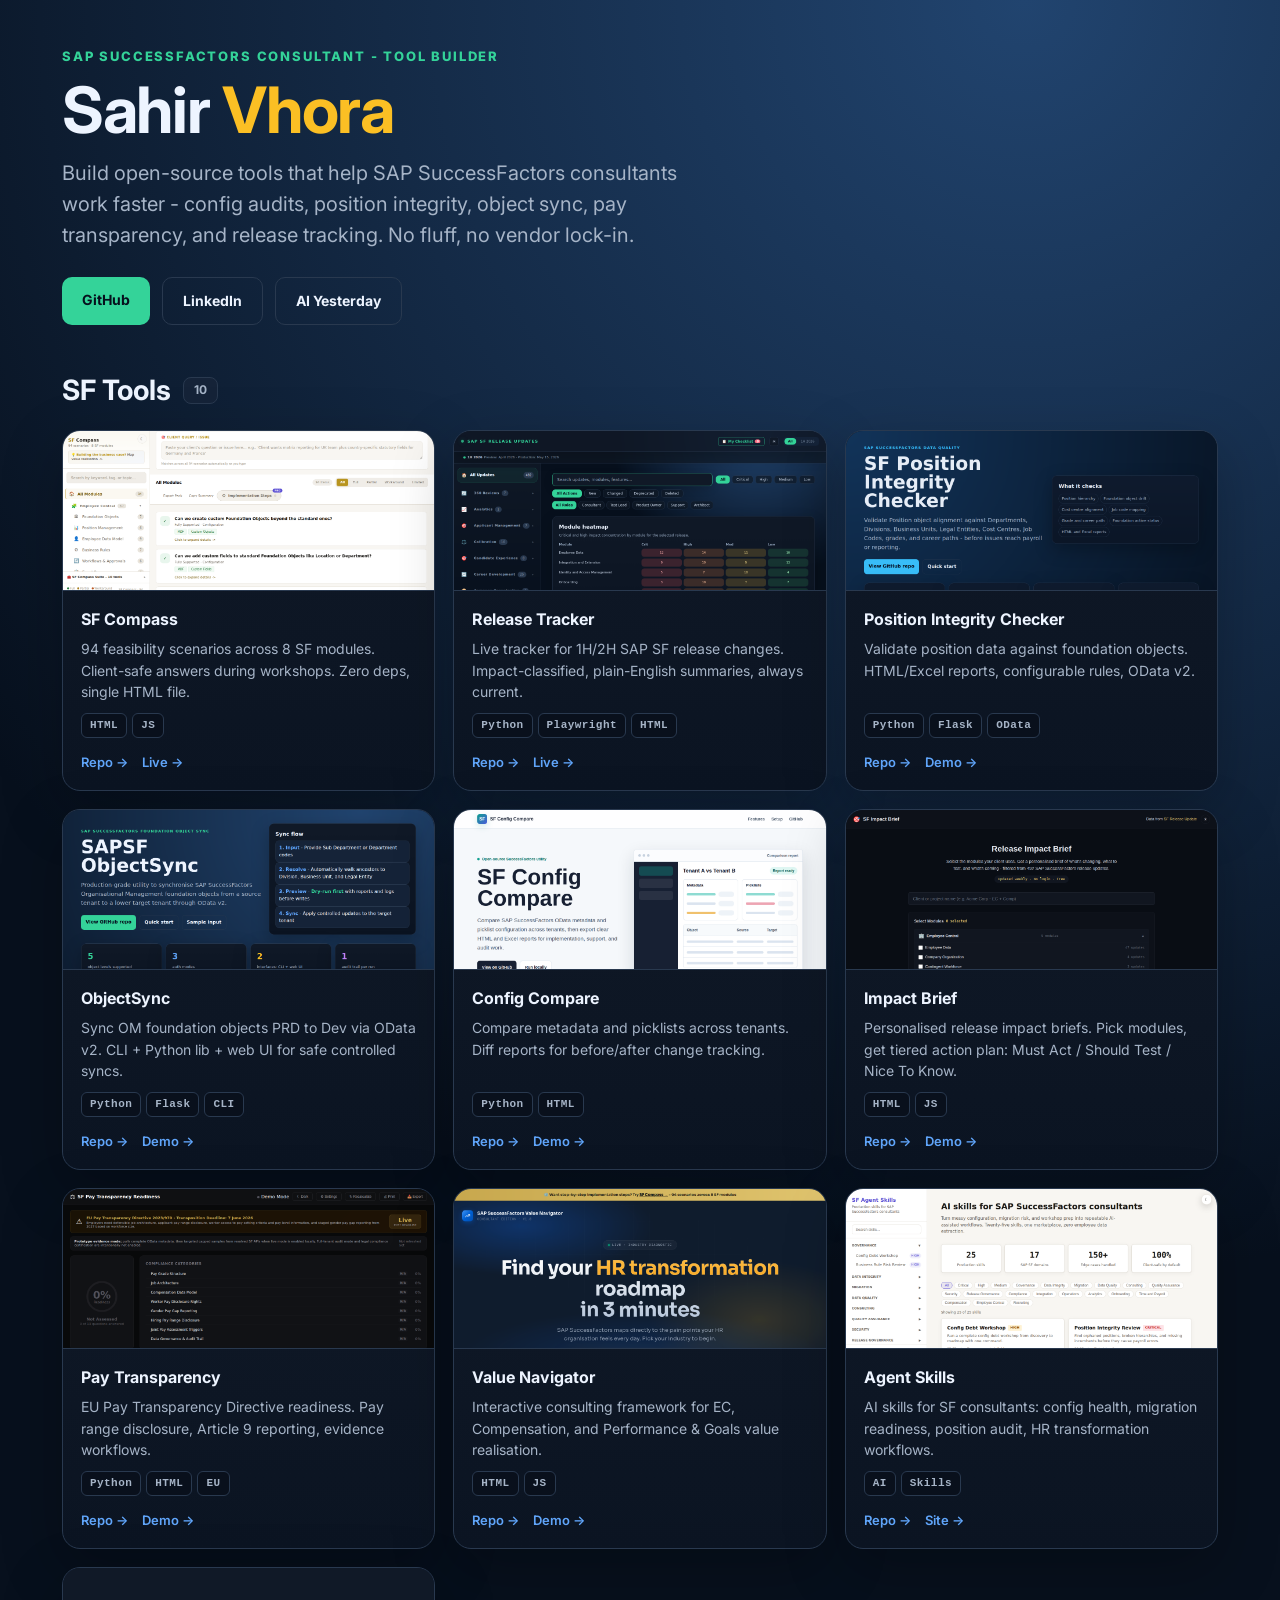
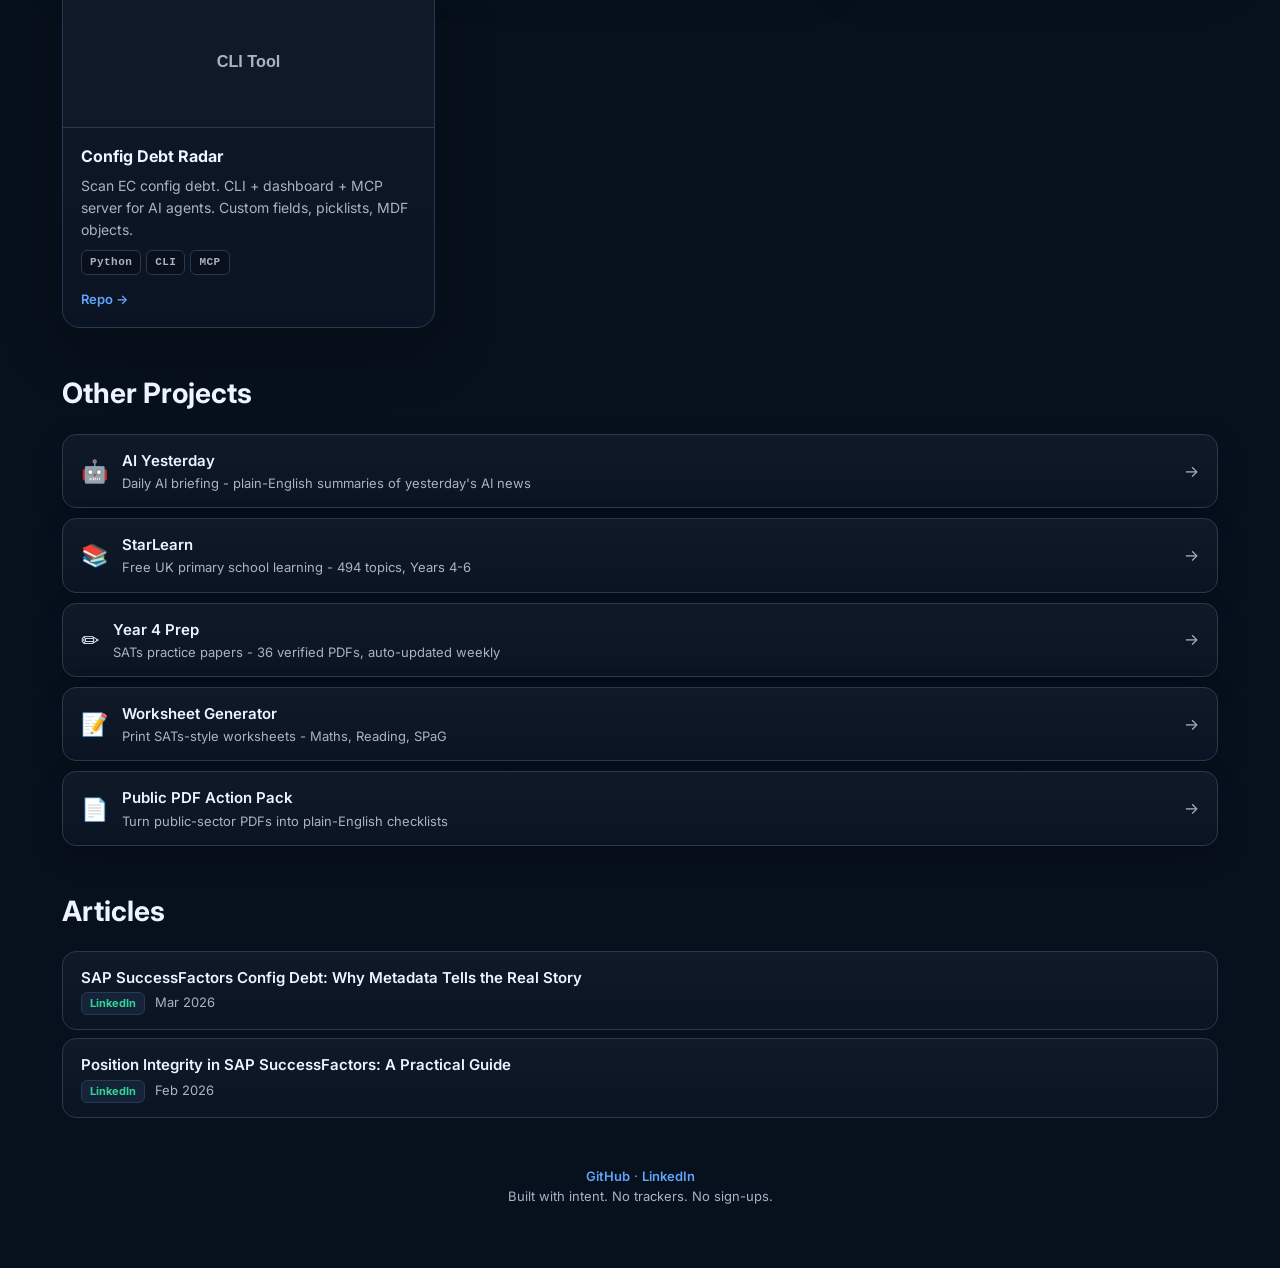
==== commit 092ae6a1: "feat: card images, no theme toggle, no em dashes" ====
--- a/index.html
+++ b/index.html
@@ -3,11 +3,11 @@
 <head>
 <meta charset="UTF-8">
 <meta name="viewport" content="width=device-width, initial-scale=1.0">
-<title>Sahir Vhora — SAP SuccessFactors Tools & Consulting</title>
+<title>Sahir Vhora - SAP SuccessFactors Tools & Consulting</title>
 <meta name="description" content="Open-source SAP SuccessFactors tools for consultants: config audit, position integrity, object sync, pay transparency, release tracking, and more.">
 <meta property="og:title" content="Sahir Vhora">
-<meta property="og:description" content="Open-source SAP SuccessFactors tools for consultants — config audit, position integrity, object sync, pay transparency, release tracking.">
-<meta property="og:image" content="https://sahirvhora.github.io/og.png">
+<meta property="og:description" content="Open-source SAP SuccessFactors tools for consultants - config audit, position integrity, object sync, pay transparency, release tracking.">
+<meta property="og:image" content="https://sahirvhora.github.io/images/sf-compass.png">
 <meta property="og:url" content="https://sahirvhora.github.io">
 <meta name="twitter:card" content="summary_large_image">
 <link rel="icon" href="data:image/svg+xml,<svg xmlns='http://www.w3.org/2000/svg' viewBox='0 0 100 100'><text y='.9em' font-size='90'>🔧</text></svg>">
@@ -26,18 +26,8 @@
 }
 .wrap { max-width:1200px; margin:0 auto; padding:46px 22px; }
 
-/* ── Theme toggle ── */
-.theme-row { display:flex; justify-content:flex-end; margin-bottom:10px; }
-.theme-btn {
-  background:var(--panel); border:1px solid var(--line); color:var(--muted);
-  width:38px; height:38px; border-radius:50%; cursor:pointer; font-size:17px;
-  display:flex; align-items:center; justify-content:center; transition:.2s;
-}
-.theme-btn:hover { border-color:var(--gold); background:var(--panel2); }
-
 /* ── Hero ── */
 .hero { display:grid; grid-template-columns:1.1fr .9fr; gap:26px; align-items:center; }
-.hero-left { }
 .eyebrow { color:var(--green); text-transform:uppercase; letter-spacing:.14em; font-size:13px; font-weight:800; }
 h1 { margin:12px 0 16px; font-size:clamp(34px,6vw,64px); line-height:1; font-weight:700; letter-spacing:-.02em; }
 h1 .gold { color:var(--gold); }
@@ -57,25 +47,30 @@
   padding:3px 10px; border-radius:8px; border:1px solid var(--line);
 }
 
-/* ── Cards grid ── */
-.card-grid { display:grid; grid-template-columns:repeat(auto-fill,minmax(300px,1fr)); gap:14px; }
+/* ── Tool cards ── */
+.card-grid { display:grid; grid-template-columns:repeat(auto-fill,minmax(320px,1fr)); gap:18px; }
 .card {
   background:linear-gradient(180deg,var(--panel),#0b1422); border:1px solid var(--line);
-  border-radius:18px; padding:20px; transition:all .25s;
+  border-radius:18px; overflow:hidden; transition:all .3s;
   display:flex; flex-direction:column; box-shadow:0 20px 60px rgba(0,0,0,.25);
 }
-.card:hover { border-color:var(--gold); transform:translateY(-2px); }
-.card h3 { font-size:16px; font-weight:700; }
-.card .desc { font-size:14px; color:var(--muted); margin-top:6px; flex:1; }
-.card .tags { margin-top:10px; display:flex; gap:5px; flex-wrap:wrap; }
-.card .tags span {
+.card:hover { border-color:var(--gold); transform:translateY(-3px); }
+.card-img {
+  width:100%; height:160px; object-fit:cover; object-position:top;
+  border-bottom:1px solid var(--line); display:block; background:var(--panel2);
+}
+.card-body { padding:16px 18px 18px; display:flex; flex-direction:column; flex:1; }
+.card-body h3 { font-size:16px; font-weight:700; }
+.card-body .desc { font-size:14px; color:var(--muted); margin-top:6px; flex:1; }
+.card-body .tags { margin-top:10px; display:flex; gap:5px; flex-wrap:wrap; }
+.card-body .tags span {
   font-size:11px; padding:3px 8px; border-radius:6px; font-weight:700; letter-spacing:.04em;
   background:#09101c; border:1px solid var(--line); color:var(--muted);
   font-family:"Cascadia Code","Fira Code",monospace;
 }
-.card .links { margin-top:14px; display:flex; gap:14px; font-size:13px; }
-.card .links a { color:var(--blue); text-decoration:none; font-weight:600; }
-.card .links a:hover { color:var(--gold); text-decoration:underline; }
+.card-body .links { margin-top:14px; display:flex; gap:14px; font-size:13px; }
+.card-body .links a { color:var(--blue); text-decoration:none; font-weight:600; }
+.card-body .links a:hover { color:var(--gold); text-decoration:underline; }
 
 /* ── Project list ── */
 .project-list { display:flex; flex-direction:column; gap:10px; }
@@ -122,25 +117,19 @@
 
 <div class="wrap">
 
-<div class="theme-row">
-  <button class="theme-btn" id="themeToggle" aria-label="Toggle theme">☀️</button>
-</div>
-
 <!-- ── Hero ── -->
 <div class="hero">
-  <div class="hero-left">
-    <div class="eyebrow">SAP SuccessFactors Consultant · Tool Builder</div>
+  <div>
+    <div class="eyebrow">SAP SuccessFactors Consultant - Tool Builder</div>
     <h1>Sahir <span class="gold">Vhora</span></h1>
-    <div class="lead">Build open-source tools that help SAP SuccessFactors consultants work faster — config audits, position integrity, object sync, pay transparency, and release tracking. No fluff, no vendor lock-in.</div>
+    <div class="lead">Build open-source tools that help SAP SuccessFactors consultants work faster - config audits, position integrity, object sync, pay transparency, and release tracking. No fluff, no vendor lock-in.</div>
     <div class="actions">
       <a href="https://github.com/SahirVhora" class="btn">GitHub</a>
       <a href="https://www.linkedin.com/in/sahir-vhora-9242439/" class="btn sec">LinkedIn</a>
       <a href="https://sahirvhora.github.io/ai-yesterday" class="btn sec">AI Yesterday</a>
     </div>
   </div>
-  <div>
-    <!-- optional accent graphic / avatar space -->
-  </div>
+  <div></div>
 </div>
 
 <!-- ── SF Tools ── -->
@@ -150,66 +139,107 @@
     <span class="count">10</span>
   </div>
   <div class="card-grid">
-    <div class="card">
-      <h3>Config Debt Radar</h3>
-      <div class="desc">Scan EC config debt. CLI + dashboard + MCP server for AI agents. Custom fields, picklists, MDF objects.</div>
-      <div class="tags"><span>Python</span><span>CLI</span><span>MCP</span></div>
-      <div class="links"><a href="https://github.com/SahirVhora/sf-config-debt-radar">Repo →</a></div>
-    </div>
-    <div class="card">
-      <h3>Position Integrity Checker</h3>
-      <div class="desc">Validate position data against foundation objects. HTML/Excel reports, configurable rules, OData v2.</div>
-      <div class="tags"><span>Python</span><span>Flask</span><span>OData</span></div>
-      <div class="links"><a href="https://github.com/SahirVhora/sf-position-integrity-checker">Repo →</a> <a href="https://sahirvhora.github.io/sf-position-integrity-checker/">Demo →</a></div>
-    </div>
-    <div class="card">
-      <h3>ObjectSync</h3>
-      <div class="desc">Sync OM foundation objects PRD→Dev via OData v2. CLI + Python lib + web UI for safe controlled syncs.</div>
-      <div class="tags"><span>Python</span><span>Flask</span><span>CLI</span></div>
-      <div class="links"><a href="https://github.com/SahirVhora/sf-object-sync">Repo →</a> <a href="https://sahirvhora.github.io/sf-object-sync/">Demo →</a></div>
-    </div>
-    <div class="card">
-      <h3>Config Compare</h3>
-      <div class="desc">Compare metadata and picklists across tenants. Diff reports for before/after change tracking.</div>
-      <div class="tags"><span>Python</span><span>HTML</span></div>
-      <div class="links"><a href="https://github.com/SahirVhora/sf-config-compare">Repo →</a> <a href="https://sahirvhora.github.io/sf-config-compare/">Demo →</a></div>
-    </div>
-    <div class="card">
-      <h3>Release Tracker</h3>
-      <div class="desc">Live tracker for 1H/2H SAP SF release changes. Impact-classified, plain-English summaries, always current.</div>
-      <div class="tags"><span>Python</span><span>Playwright</span><span>HTML</span></div>
-      <div class="links"><a href="https://github.com/SahirVhora/sf-release-update">Repo →</a> <a href="https://sahirvhora.github.io/sf-release-update/">Live →</a></div>
-    </div>
-    <div class="card">
-      <h3>Impact Brief</h3>
-      <div class="desc">Personalised release impact briefs. Pick modules, get tiered action plan: Must Act / Should Test / Nice To Know.</div>
-      <div class="tags"><span>HTML</span><span>JS</span></div>
-      <div class="links"><a href="https://github.com/SahirVhora/sf-impact-brief">Repo →</a> <a href="https://sahirvhora.github.io/sf-impact-brief/">Demo →</a></div>
-    </div>
-    <div class="card">
-      <h3>Pay Transparency</h3>
-      <div class="desc">EU Pay Transparency Directive readiness. Pay range disclosure, Article 9 reporting, evidence workflows.</div>
-      <div class="tags"><span>Python</span><span>HTML</span><span>EU</span></div>
-      <div class="links"><a href="https://github.com/SahirVhora/sf-pay-transparency">Repo →</a> <a href="https://sahirvhora.github.io/sf-pay-transparency/">Demo →</a></div>
-    </div>
-    <div class="card">
-      <h3>Value Navigator</h3>
-      <div class="desc">Interactive consulting framework for EC, Compensation, and Performance & Goals value realisation.</div>
-      <div class="tags"><span>HTML</span><span>JS</span></div>
-      <div class="links"><a href="https://github.com/SahirVhora/sf-value-navigator">Repo →</a> <a href="https://sahirvhora.github.io/sf-value-navigator/">Demo →</a></div>
-    </div>
-    <div class="card">
-      <h3>Agent Skills</h3>
-      <div class="desc">AI skills for SF consultants: config health, migration readiness, position audit, HR transformation workflows.</div>
-      <div class="tags"><span>AI</span><span>Skills</span></div>
-      <div class="links"><a href="https://github.com/SahirVhora/sf-agent-skills">Repo →</a> <a href="https://sahirvhora.github.io/sf-agent-skills/">Site →</a></div>
-    </div>
-    <div class="card">
-      <h3>SF Compass</h3>
-      <div class="desc">94 feasibility scenarios across 8 SF modules. Client-safe answers during workshops. Zero deps, single HTML file.</div>
-      <div class="tags"><span>HTML</span><span>JS</span></div>
-      <div class="links"><a href="https://github.com/SahirVhora/sf-compass">Repo →</a> <a href="https://sahirvhora.github.io/sf-compass/">Live →</a></div>
-    </div>
+
+    <div class="card">
+      <img class="card-img" src="images/sf-compass.png" alt="SF Compass screenshot" loading="lazy">
+      <div class="card-body">
+        <h3>SF Compass</h3>
+        <div class="desc">94 feasibility scenarios across 8 SF modules. Client-safe answers during workshops. Zero deps, single HTML file.</div>
+        <div class="tags"><span>HTML</span><span>JS</span></div>
+        <div class="links"><a href="https://github.com/SahirVhora/sf-compass">Repo &rarr;</a> <a href="https://sahirvhora.github.io/sf-compass/">Live &rarr;</a></div>
+      </div>
+    </div>
+
+    <div class="card">
+      <img class="card-img" src="images/sf-release-update.png" alt="Release Tracker screenshot" loading="lazy">
+      <div class="card-body">
+        <h3>Release Tracker</h3>
+        <div class="desc">Live tracker for 1H/2H SAP SF release changes. Impact-classified, plain-English summaries, always current.</div>
+        <div class="tags"><span>Python</span><span>Playwright</span><span>HTML</span></div>
+        <div class="links"><a href="https://github.com/SahirVhora/sf-release-update">Repo &rarr;</a> <a href="https://sahirvhora.github.io/sf-release-update/">Live &rarr;</a></div>
+      </div>
+    </div>
+
+    <div class="card">
+      <img class="card-img" src="images/sf-position-integrity-checker.png" alt="Position Integrity Checker screenshot" loading="lazy">
+      <div class="card-body">
+        <h3>Position Integrity Checker</h3>
+        <div class="desc">Validate position data against foundation objects. HTML/Excel reports, configurable rules, OData v2.</div>
+        <div class="tags"><span>Python</span><span>Flask</span><span>OData</span></div>
+        <div class="links"><a href="https://github.com/SahirVhora/sf-position-integrity-checker">Repo &rarr;</a> <a href="https://sahirvhora.github.io/sf-position-integrity-checker/">Demo &rarr;</a></div>
+      </div>
+    </div>
+
+    <div class="card">
+      <img class="card-img" src="images/sf-object-sync.png" alt="ObjectSync screenshot" loading="lazy">
+      <div class="card-body">
+        <h3>ObjectSync</h3>
+        <div class="desc">Sync OM foundation objects PRD to Dev via OData v2. CLI + Python lib + web UI for safe controlled syncs.</div>
+        <div class="tags"><span>Python</span><span>Flask</span><span>CLI</span></div>
+        <div class="links"><a href="https://github.com/SahirVhora/sf-object-sync">Repo &rarr;</a> <a href="https://sahirvhora.github.io/sf-object-sync/">Demo &rarr;</a></div>
+      </div>
+    </div>
+
+    <div class="card">
+      <img class="card-img" src="images/sf-config-compare.png" alt="Config Compare screenshot" loading="lazy">
+      <div class="card-body">
+        <h3>Config Compare</h3>
+        <div class="desc">Compare metadata and picklists across tenants. Diff reports for before/after change tracking.</div>
+        <div class="tags"><span>Python</span><span>HTML</span></div>
+        <div class="links"><a href="https://github.com/SahirVhora/sf-config-compare">Repo &rarr;</a> <a href="https://sahirvhora.github.io/sf-config-compare/">Demo &rarr;</a></div>
+      </div>
+    </div>
+
+    <div class="card">
+      <img class="card-img" src="images/sf-impact-brief.png" alt="Impact Brief screenshot" loading="lazy">
+      <div class="card-body">
+        <h3>Impact Brief</h3>
+        <div class="desc">Personalised release impact briefs. Pick modules, get tiered action plan: Must Act / Should Test / Nice To Know.</div>
+        <div class="tags"><span>HTML</span><span>JS</span></div>
+        <div class="links"><a href="https://github.com/SahirVhora/sf-impact-brief">Repo &rarr;</a> <a href="https://sahirvhora.github.io/sf-impact-brief/">Demo &rarr;</a></div>
+      </div>
+    </div>
+
+    <div class="card">
+      <img class="card-img" src="images/sf-pay-transparency.png" alt="Pay Transparency screenshot" loading="lazy">
+      <div class="card-body">
+        <h3>Pay Transparency</h3>
+        <div class="desc">EU Pay Transparency Directive readiness. Pay range disclosure, Article 9 reporting, evidence workflows.</div>
+        <div class="tags"><span>Python</span><span>HTML</span><span>EU</span></div>
+        <div class="links"><a href="https://github.com/SahirVhora/sf-pay-transparency">Repo &rarr;</a> <a href="https://sahirvhora.github.io/sf-pay-transparency/">Demo &rarr;</a></div>
+      </div>
+    </div>
+
+    <div class="card">
+      <img class="card-img" src="images/sf-value-navigator.png" alt="Value Navigator screenshot" loading="lazy">
+      <div class="card-body">
+        <h3>Value Navigator</h3>
+        <div class="desc">Interactive consulting framework for EC, Compensation, and Performance & Goals value realisation.</div>
+        <div class="tags"><span>HTML</span><span>JS</span></div>
+        <div class="links"><a href="https://github.com/SahirVhora/sf-value-navigator">Repo &rarr;</a> <a href="https://sahirvhora.github.io/sf-value-navigator/">Demo &rarr;</a></div>
+      </div>
+    </div>
+
+    <div class="card">
+      <img class="card-img" src="images/sf-agent-skills.png" alt="Agent Skills screenshot" loading="lazy">
+      <div class="card-body">
+        <h3>Agent Skills</h3>
+        <div class="desc">AI skills for SF consultants: config health, migration readiness, position audit, HR transformation workflows.</div>
+        <div class="tags"><span>AI</span><span>Skills</span></div>
+        <div class="links"><a href="https://github.com/SahirVhora/sf-agent-skills">Repo &rarr;</a> <a href="https://sahirvhora.github.io/sf-agent-skills/">Site &rarr;</a></div>
+      </div>
+    </div>
+
+    <div class="card">
+      <img class="card-img" src="data:image/svg+xml,%3Csvg xmlns='http://www.w3.org/2000/svg' viewBox='0 0 320 160'%3E%3Crect width='320' height='160' fill='%23101927'/%3E%3Ctext x='160' y='85' text-anchor='middle' fill='%23a6b4c7' font-family='Inter,sans-serif' font-size='14' font-weight='600'%3ECLI Tool%3C/text%3E%3C/svg%3E" alt="Config Debt Radar CLI tool" loading="lazy">
+      <div class="card-body">
+        <h3>Config Debt Radar</h3>
+        <div class="desc">Scan EC config debt. CLI + dashboard + MCP server for AI agents. Custom fields, picklists, MDF objects.</div>
+        <div class="tags"><span>Python</span><span>CLI</span><span>MCP</span></div>
+        <div class="links"><a href="https://github.com/SahirVhora/sf-config-debt-radar">Repo &rarr;</a></div>
+      </div>
+    </div>
+
   </div>
 </div>
 
@@ -220,24 +250,24 @@
   </div>
   <div class="project-list">
     <a href="https://sahirvhora.github.io/ai-yesterday" class="project-item">
-      <div class="left"><span class="emoji">🤖</span><div><div class="name">AI Yesterday</div><div class="brief">Daily AI briefing — plain-English summaries of yesterday's AI news</div></div></div>
-      <span class="arrow">→</span>
+      <div class="left"><span class="emoji">🤖</span><div><div class="name">AI Yesterday</div><div class="brief">Daily AI briefing - plain-English summaries of yesterday's AI news</div></div></div>
+      <span class="arrow">&rarr;</span>
     </a>
     <a href="https://sahirvhora.github.io/starlearn" class="project-item">
-      <div class="left"><span class="emoji">📚</span><div><div class="name">StarLearn</div><div class="brief">Free UK primary school learning — 494 topics, Years 4-6</div></div></div>
-      <span class="arrow">→</span>
+      <div class="left"><span class="emoji">📚</span><div><div class="name">StarLearn</div><div class="brief">Free UK primary school learning - 494 topics, Years 4-6</div></div></div>
+      <span class="arrow">&rarr;</span>
     </a>
     <a href="https://sahirvhora.github.io/year4-prep" class="project-item">
-      <div class="left"><span class="emoji">✏️</span><div><div class="name">Year 4 Prep</div><div class="brief">SATs practice papers — 36 verified PDFs, auto-updated weekly</div></div></div>
-      <span class="arrow">→</span>
+      <div class="left"><span class="emoji">✏️</span><div><div class="name">Year 4 Prep</div><div class="brief">SATs practice papers - 36 verified PDFs, auto-updated weekly</div></div></div>
+      <span class="arrow">&rarr;</span>
     </a>
     <a href="https://github.com/SahirVhora/worksheet-generator" class="project-item">
-      <div class="left"><span class="emoji">📝</span><div><div class="name">Worksheet Generator</div><div class="brief">Print SATs-style worksheets — Maths, Reading, SPaG</div></div></div>
-      <span class="arrow">→</span>
+      <div class="left"><span class="emoji">📝</span><div><div class="name">Worksheet Generator</div><div class="brief">Print SATs-style worksheets - Maths, Reading, SPaG</div></div></div>
+      <span class="arrow">&rarr;</span>
     </a>
     <a href="https://github.com/SahirVhora/public-pdf-action-pack" class="project-item">
       <div class="left"><span class="emoji">📄</span><div><div class="name">Public PDF Action Pack</div><div class="brief">Turn public-sector PDFs into plain-English checklists</div></div></div>
-      <span class="arrow">→</span>
+      <span class="arrow">&rarr;</span>
     </a>
   </div>
 </div>
@@ -261,57 +291,11 @@
 
 <!-- ── Footer ── -->
 <footer class="footer">
-  <a href="https://github.com/SahirVhora">GitHub</a> · <a href="https://www.linkedin.com/in/sahir-vhora-9242439/">LinkedIn</a><br>
+  <a href="https://github.com/SahirVhora">GitHub</a> &middot; <a href="https://www.linkedin.com/in/sahir-vhora-9242439/">LinkedIn</a><br>
   Built with intent. No trackers. No sign-ups.
 </footer>
 
 </div>
 
-<script>
-(function() {
-  const toggle = document.getElementById('themeToggle');
-  const root = document.documentElement;
-  const stored = localStorage.getItem('theme');
-  if (stored === 'light') { root.removeAttribute('data-theme'); applyLight(); }
-
-  function applyLight() {
-    root.style.setProperty('--bg','#f6f8fa');
-    root.style.setProperty('--panel','#ffffff');
-    root.style.setProperty('--panel2','#f0f2f5');
-    root.style.setProperty('--line','#d0d7de');
-    root.style.setProperty('--text','#1f2328');
-    root.style.setProperty('--muted','#656d76');
-    root.style.setProperty('--gold','#b8860b');
-    root.style.setProperty('--green','#1a7f37');
-    root.style.setProperty('--blue','#0969da');
-  }
-  function applyDark() {
-    root.style.setProperty('--bg','#07101d');
-    root.style.setProperty('--panel','#101927');
-    root.style.setProperty('--panel2','#152338');
-    root.style.setProperty('--line','#29394f');
-    root.style.setProperty('--text','#edf4ff');
-    root.style.setProperty('--muted','#a6b4c7');
-    root.style.setProperty('--gold','#fbbf24');
-    root.style.setProperty('--green','#34d399');
-    root.style.setProperty('--blue','#60a5fa');
-  }
-
-  function updateBtn() {
-    const theme = localStorage.getItem('theme') || 'dark';
-    toggle.textContent = theme === 'dark' ? '☀️' : '🌙';
-  }
-  updateBtn();
-
-  toggle.addEventListener('click', () => {
-    const cur = localStorage.getItem('theme') || 'dark';
-    const next = cur === 'dark' ? 'light' : 'dark';
-    localStorage.setItem('theme', next);
-    if (next === 'light') applyLight(); else applyDark();
-    updateBtn();
-  });
-})();
-</script>
-
 </body>
 </html>
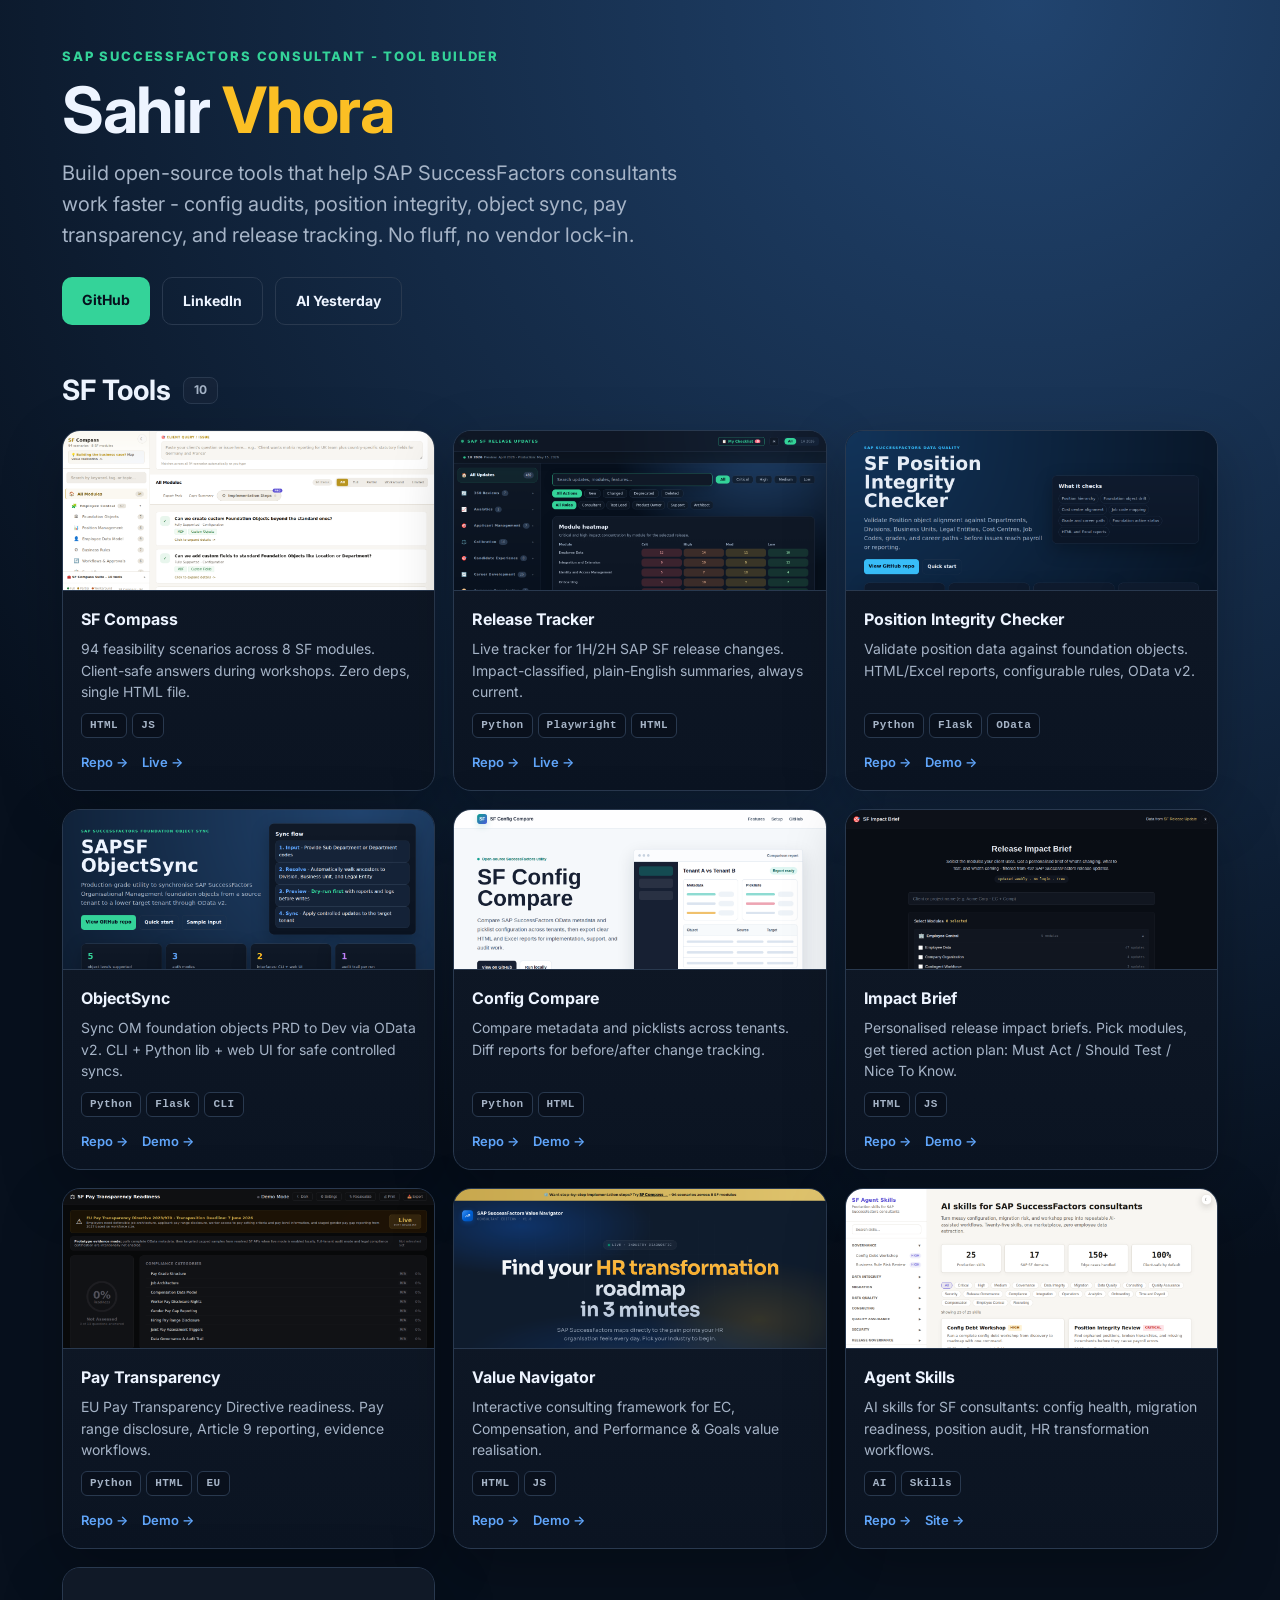
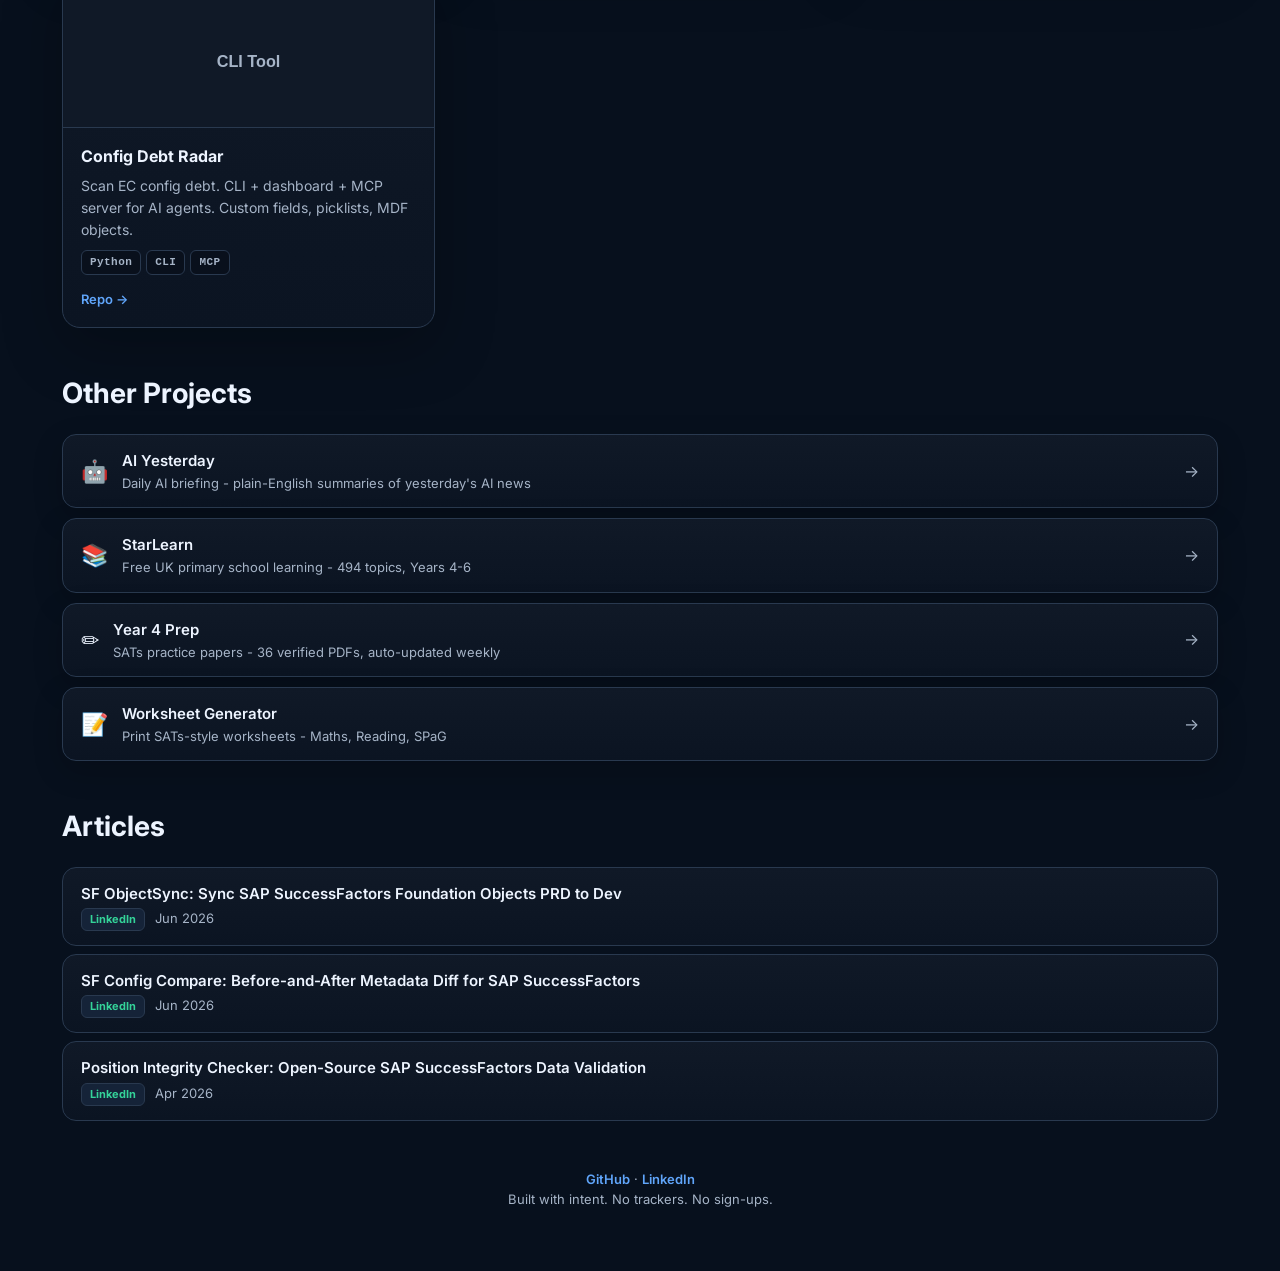
==== commit b5043d62: "fix: remove pdf-action-pack, add real LinkedIn post URLs" ====
--- a/index.html
+++ b/index.html
@@ -265,10 +265,7 @@
       <div class="left"><span class="emoji">📝</span><div><div class="name">Worksheet Generator</div><div class="brief">Print SATs-style worksheets - Maths, Reading, SPaG</div></div></div>
       <span class="arrow">&rarr;</span>
     </a>
-    <a href="https://github.com/SahirVhora/public-pdf-action-pack" class="project-item">
-      <div class="left"><span class="emoji">📄</span><div><div class="name">Public PDF Action Pack</div><div class="brief">Turn public-sector PDFs into plain-English checklists</div></div></div>
-      <span class="arrow">&rarr;</span>
-    </a>
+
   </div>
 </div>
 
@@ -278,13 +275,17 @@
     <h2>Articles</h2>
   </div>
   <div class="article-list">
-    <a href="https://www.linkedin.com/in/sahir-vhora-9242439/" class="article-item">
-      <div class="a-title">SAP SuccessFactors Config Debt: Why Metadata Tells the Real Story</div>
-      <div class="a-meta"><span class="tag">LinkedIn</span> Mar 2026</div>
-    </a>
-    <a href="https://www.linkedin.com/in/sahir-vhora-9242439/" class="article-item">
-      <div class="a-title">Position Integrity in SAP SuccessFactors: A Practical Guide</div>
-      <div class="a-meta"><span class="tag">LinkedIn</span> Feb 2026</div>
+    <a href="https://www.linkedin.com/feed/update/urn:li:activity:7471120571628642304/" class="article-item">
+      <div class="a-title">SF ObjectSync: Sync SAP SuccessFactors Foundation Objects PRD to Dev</div>
+      <div class="a-meta"><span class="tag">LinkedIn</span> Jun 2026</div>
+    </a>
+    <a href="https://www.linkedin.com/feed/update/urn:li:activity:7470015079183478784/" class="article-item">
+      <div class="a-title">SF Config Compare: Before-and-After Metadata Diff for SAP SuccessFactors</div>
+      <div class="a-meta"><span class="tag">LinkedIn</span> Jun 2026</div>
+    </a>
+    <a href="https://www.linkedin.com/feed/update/urn:li:activity:7450139616210219008/" class="article-item">
+      <div class="a-title">Position Integrity Checker: Open-Source SAP SuccessFactors Data Validation</div>
+      <div class="a-meta"><span class="tag">LinkedIn</span> Apr 2026</div>
     </a>
   </div>
 </div>
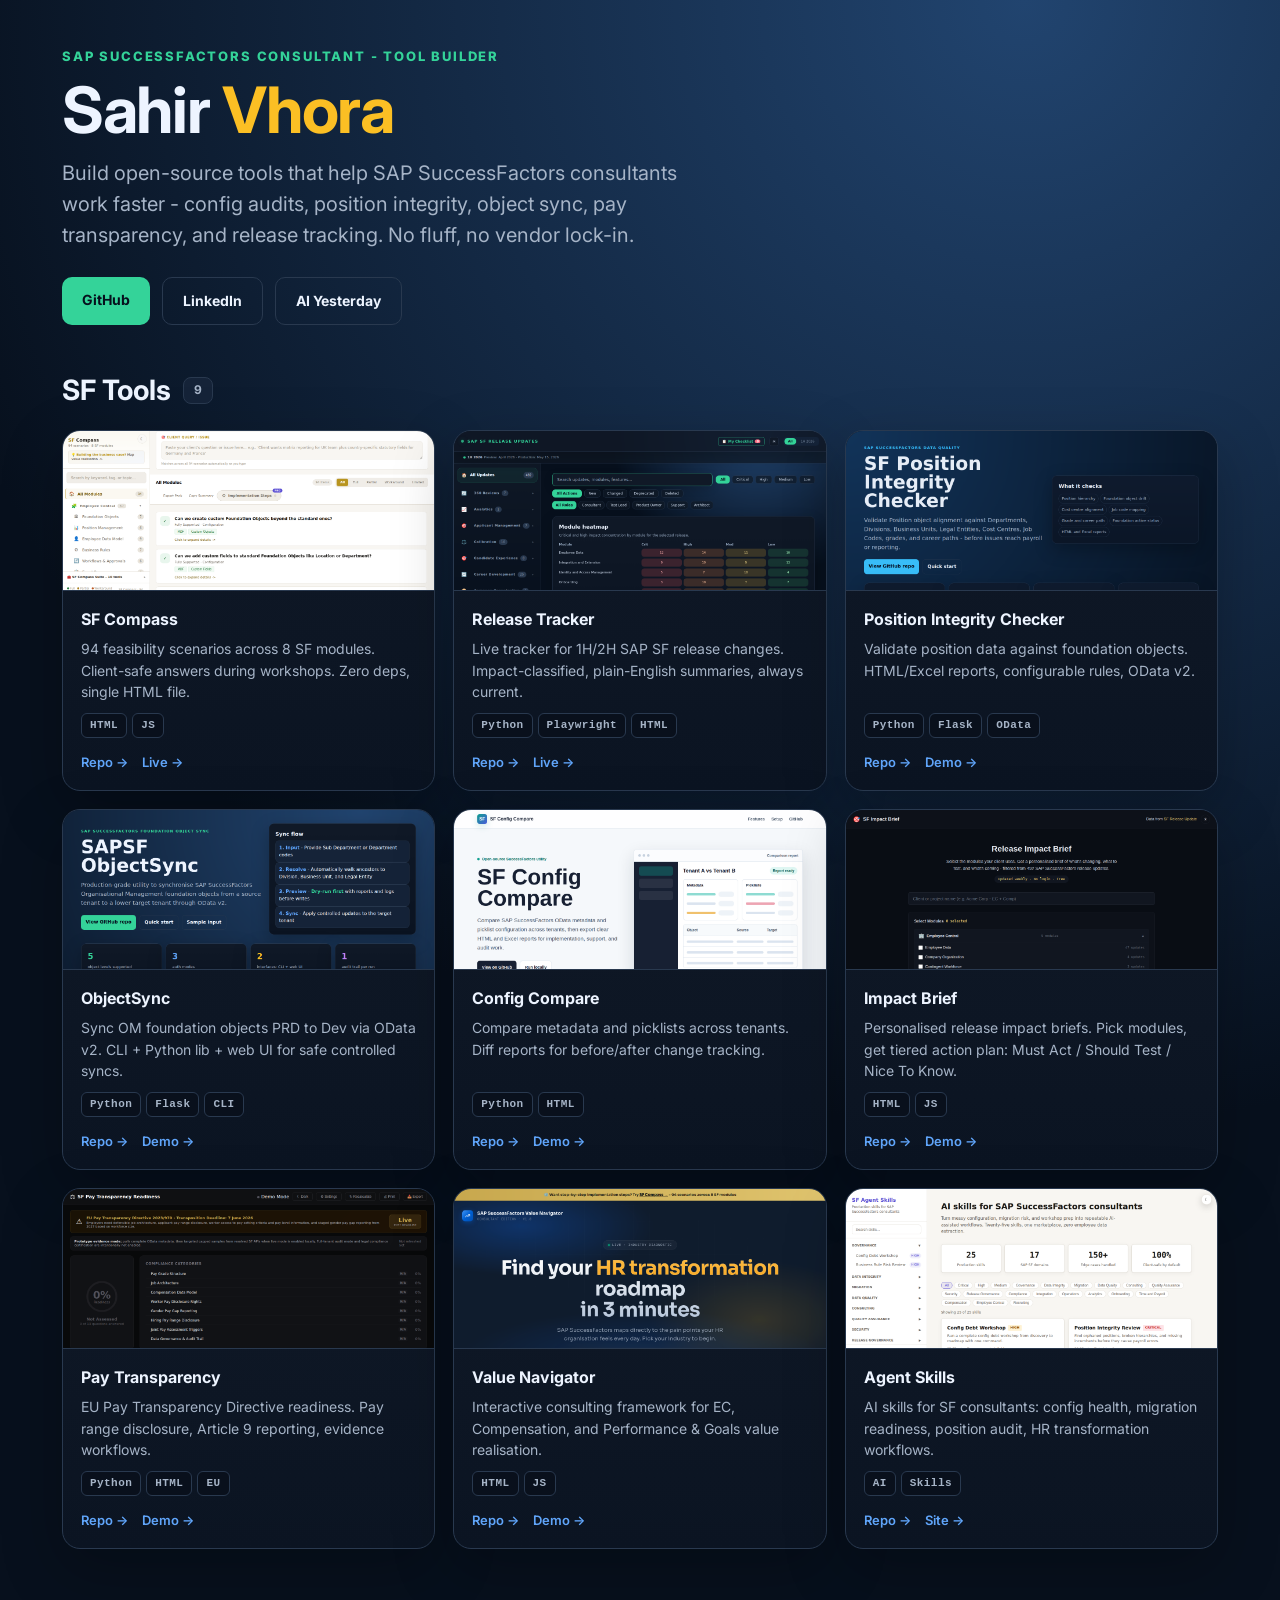
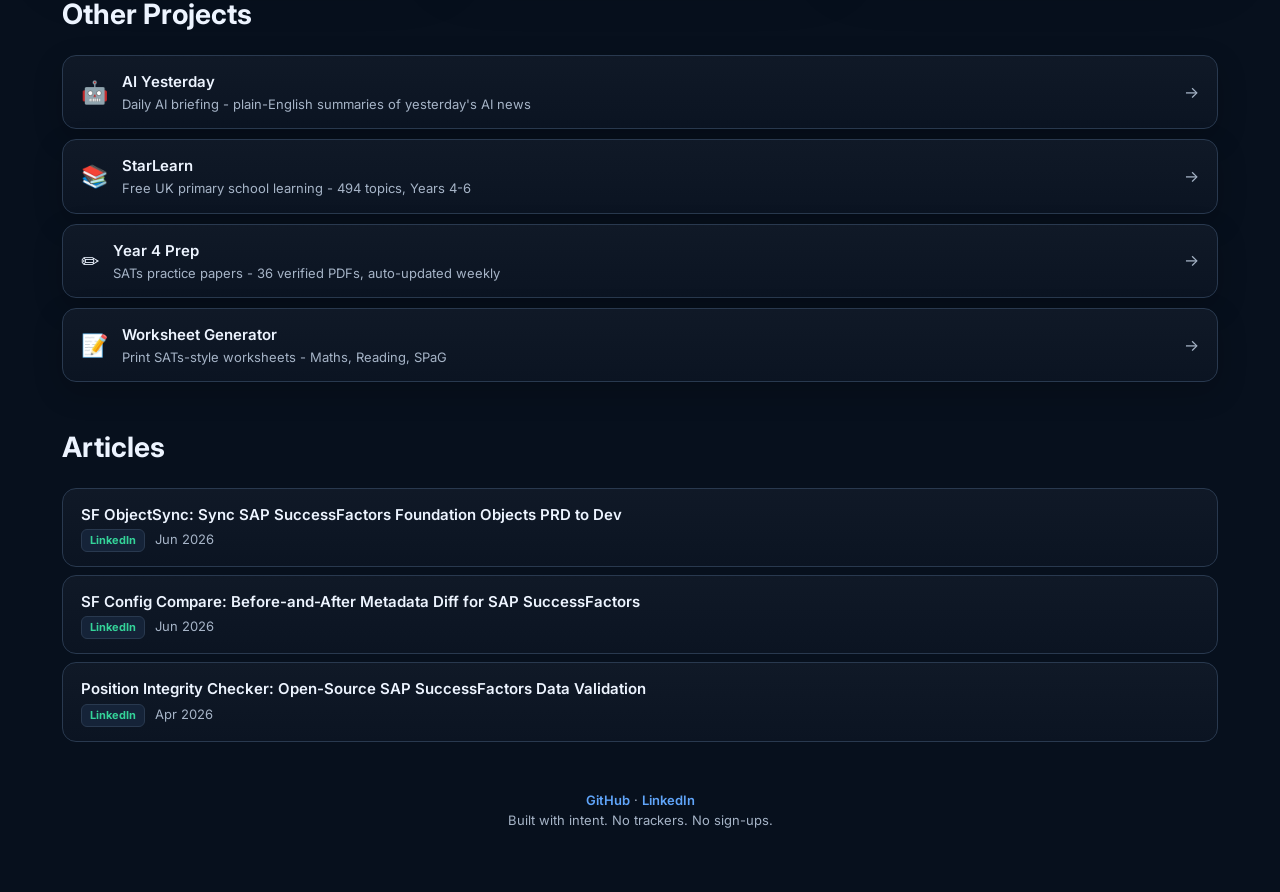
==== commit a65bb882: "feat: add README, remove Config Debt Radar card" ====
--- a/index.html
+++ b/index.html
@@ -136,7 +136,7 @@
 <div class="section">
   <div class="section-header">
     <h2>SF Tools</h2>
-    <span class="count">10</span>
+    <span class="count">9</span>
   </div>
   <div class="card-grid">
 
@@ -230,15 +230,7 @@
       </div>
     </div>
 
-    <div class="card">
-      <img class="card-img" src="data:image/svg+xml,%3Csvg xmlns='http://www.w3.org/2000/svg' viewBox='0 0 320 160'%3E%3Crect width='320' height='160' fill='%23101927'/%3E%3Ctext x='160' y='85' text-anchor='middle' fill='%23a6b4c7' font-family='Inter,sans-serif' font-size='14' font-weight='600'%3ECLI Tool%3C/text%3E%3C/svg%3E" alt="Config Debt Radar CLI tool" loading="lazy">
-      <div class="card-body">
-        <h3>Config Debt Radar</h3>
-        <div class="desc">Scan EC config debt. CLI + dashboard + MCP server for AI agents. Custom fields, picklists, MDF objects.</div>
-        <div class="tags"><span>Python</span><span>CLI</span><span>MCP</span></div>
-        <div class="links"><a href="https://github.com/SahirVhora/sf-config-debt-radar">Repo &rarr;</a></div>
-      </div>
-    </div>
+
 
   </div>
 </div>
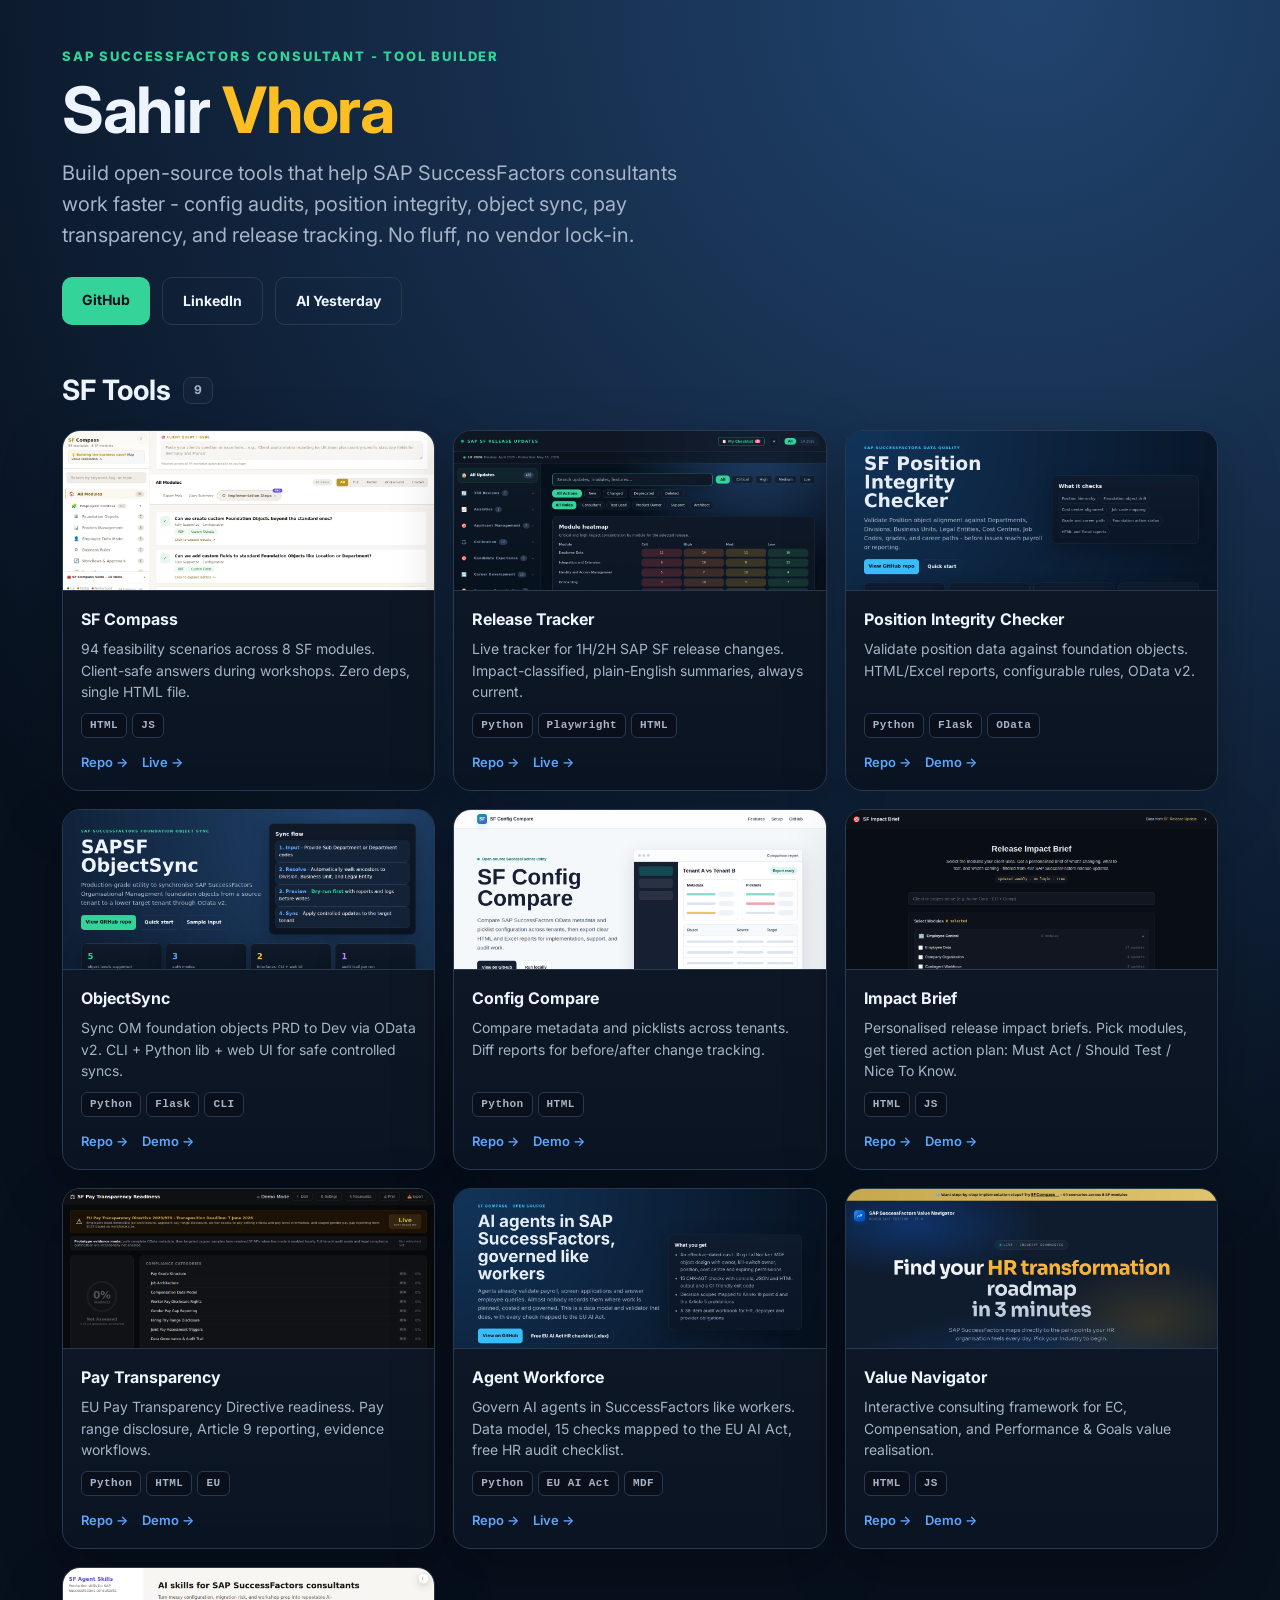
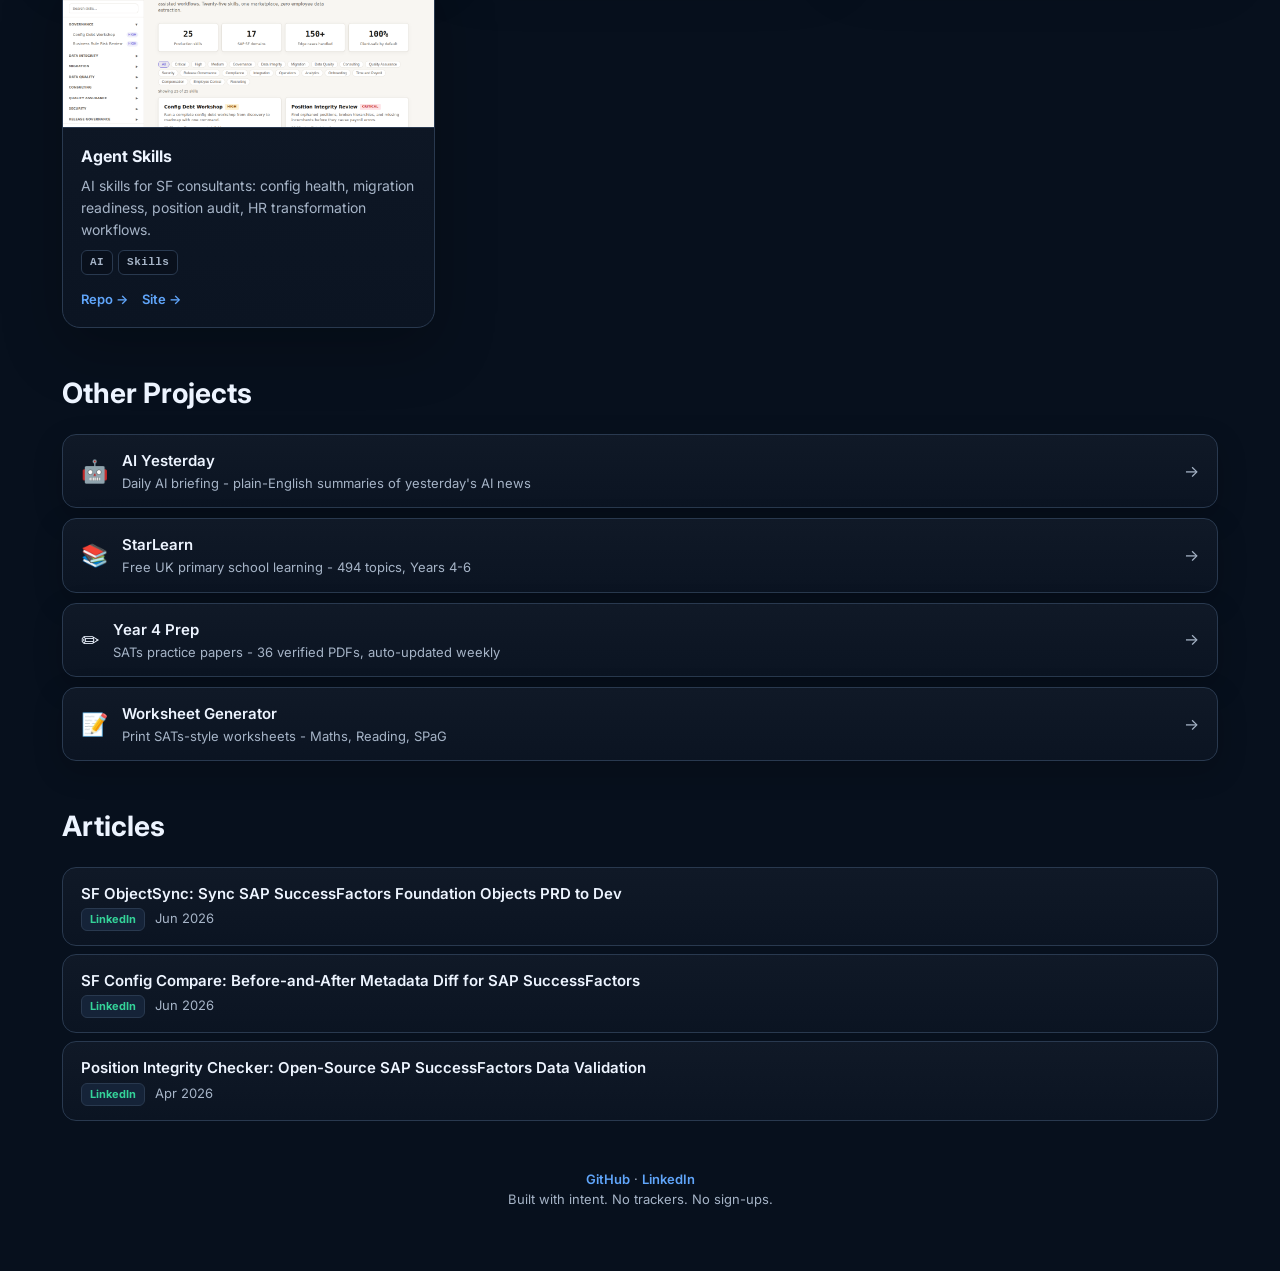
==== commit ae341ad6: "feat: add Agent Workforce card; root robots.txt, sitemap, canonical and Person schema robots.txt at " ====
--- a/index.html
+++ b/index.html
@@ -4,12 +4,21 @@
 <meta charset="UTF-8">
 <meta name="viewport" content="width=device-width, initial-scale=1.0">
 <title>Sahir Vhora - SAP SuccessFactors Tools & Consulting</title>
-<meta name="description" content="Open-source SAP SuccessFactors tools for consultants: config audit, position integrity, object sync, pay transparency, release tracking, and more.">
+<meta name="description" content="Open-source SAP SuccessFactors tools for consultants: config audit, position integrity, object sync, pay transparency, AI agent governance and more.">
+<meta name="robots" content="index, follow, max-image-preview:large">
+<link rel="canonical" href="https://sahirvhora.github.io/">
+<link rel="sitemap" type="application/xml" href="sitemap.xml">
 <meta property="og:title" content="Sahir Vhora">
 <meta property="og:description" content="Open-source SAP SuccessFactors tools for consultants - config audit, position integrity, object sync, pay transparency, release tracking.">
 <meta property="og:image" content="https://sahirvhora.github.io/images/sf-compass.png">
-<meta property="og:url" content="https://sahirvhora.github.io">
+<meta property="og:url" content="https://sahirvhora.github.io/">
+<meta property="og:type" content="website">
 <meta name="twitter:card" content="summary_large_image">
+<meta name="twitter:title" content="Sahir Vhora - SAP SuccessFactors Tools & Consulting">
+<meta name="twitter:image" content="https://sahirvhora.github.io/images/sf-compass.png">
+<script type="application/ld+json">
+{"@context":"https://schema.org","@type":"Person","@id":"https://sahirvhora.github.io/#person","name":"Sahir Vhora","url":"https://sahirvhora.github.io/","jobTitle":"SAP SuccessFactors Employee Central consultant","sameAs":["https://github.com/SahirVhora"]}
+</script>
 <link rel="icon" href="data:image/svg+xml,<svg xmlns='http://www.w3.org/2000/svg' viewBox='0 0 100 100'><text y='.9em' font-size='90'>🔧</text></svg>">
 <link rel="preconnect" href="https://fonts.googleapis.com">
 <link rel="preconnect" href="https://fonts.gstatic.com" crossorigin>
@@ -211,6 +220,16 @@
     </div>
 
     <div class="card">
+      <img class="card-img" src="images/sf-agent-workforce.png" alt="SF Agent Workforce screenshot" loading="lazy">
+      <div class="card-body">
+        <h3>Agent Workforce</h3>
+        <div class="desc">Govern AI agents in SuccessFactors like workers. Data model, 15 checks mapped to the EU AI Act, free HR audit checklist.</div>
+        <div class="tags"><span>Python</span><span>EU AI Act</span><span>MDF</span></div>
+        <div class="links"><a href="https://github.com/SahirVhora/sf-agent-workforce">Repo &rarr;</a> <a href="https://sahirvhora.github.io/sf-agent-workforce/">Live &rarr;</a></div>
+      </div>
+    </div>
+
+    <div class="card">
       <img class="card-img" src="images/sf-value-navigator.png" alt="Value Navigator screenshot" loading="lazy">
       <div class="card-body">
         <h3>Value Navigator</h3>
